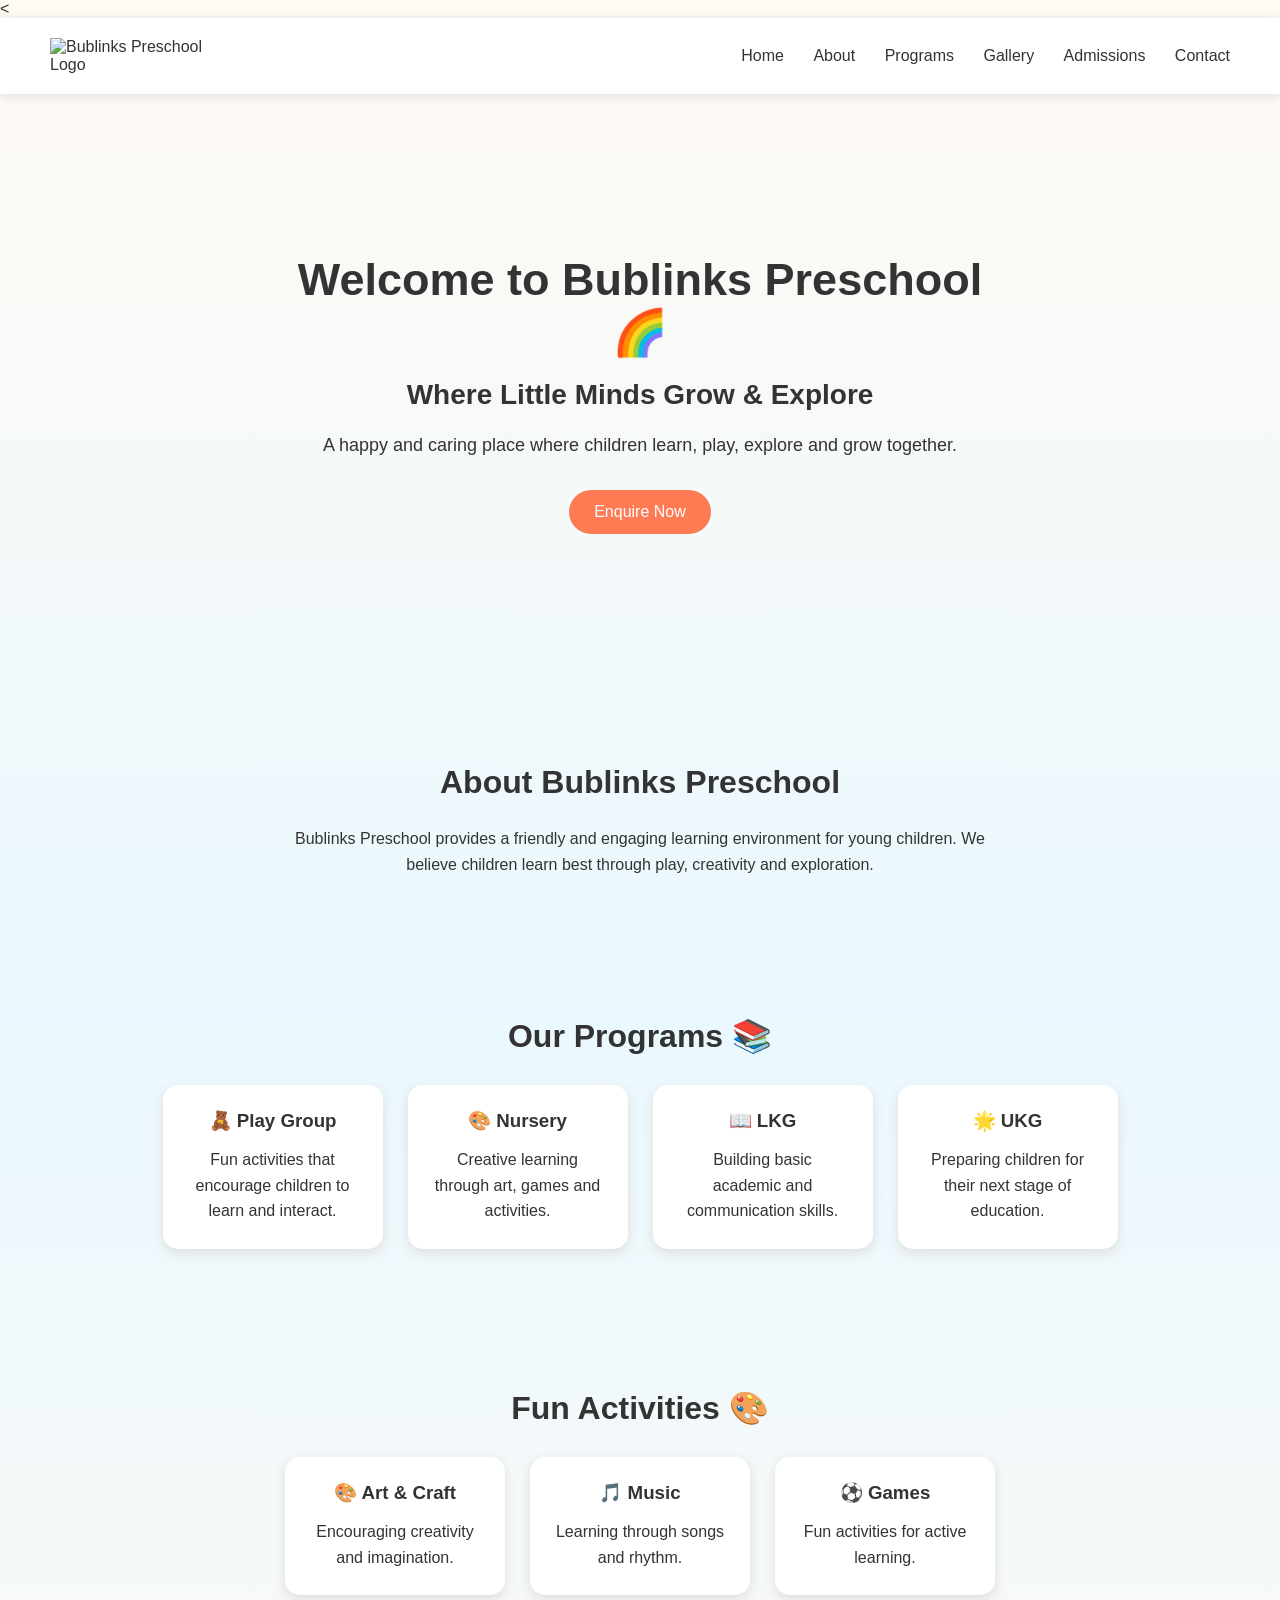
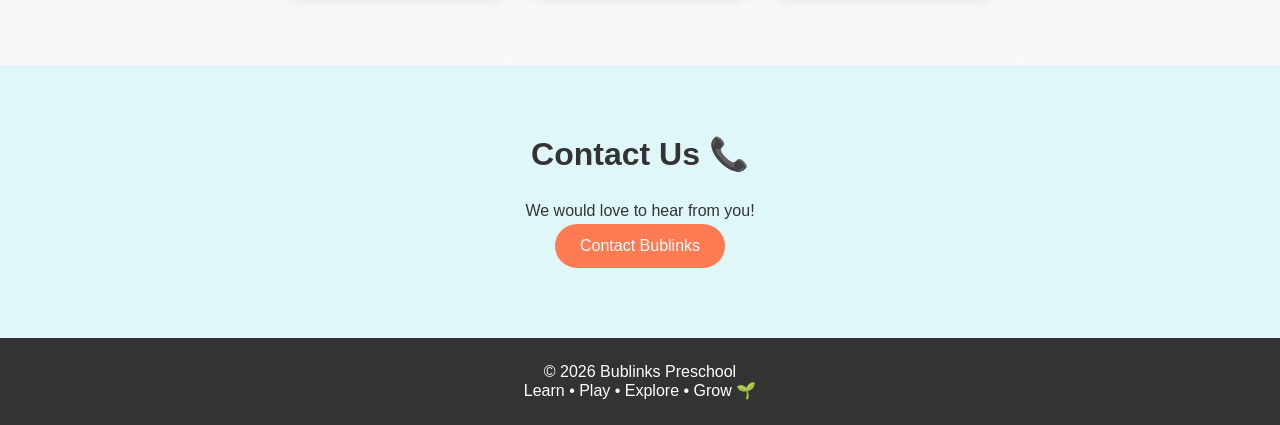
==== OneDrive/Desktop/my website/bublinks preschool/index.html @ d6261df1 "Initial website" ====
<!DOCTYPE html>
<html lang="en">

<head>
    <meta charset="UTF-8">
    <meta name="viewport" content="width=device-width, initial-scale=1.0">

    <title>Bublinks Preschool</title>

    <link rel="stylesheet" href="style.css">
</head>

<body>

    <!-- Navigation Bar -->
    <<nav>
    <div class="logo">
    <img src="home-bg.png" alt="Bublinks Preschool Logo">
</div>

    <div class="menu">
        <a href="index.html">Home</a>
        <a href="about.html">About</a>
        <a href="programs.html">Programs</a>
        <a href="gallery.html">Gallery</a>
        <a href="admission.html">Admissions</a>
        <a href="contact.html">Contact</a>
    </div>
</nav>


    <!-- Home Section -->
    <section class="hero">

        <div class="hero-content">

            <h1>Welcome to Bublinks Preschool 🌈</h1>

            <h2>Where Little Minds Grow & Explore</h2>

            <p>
                A happy and caring place where children learn,
                play, explore and grow together.
            </p>

            <button onclick="enquireNow()">
                Enquire Now
            </button>

        </div>

    </section>


    <!-- About Section -->
    <section id="about">

        <h2>About Bublinks Preschool</h2>

        <p>
            Bublinks Preschool provides a friendly and engaging
            learning environment for young children. We believe
            children learn best through play, creativity and
            exploration.
        </p>

    </section>


    <!-- Programs Section -->
    <section id="programs">

        <h2>Our Programs 📚</h2>

        <div class="cards">

            <div class="card">
                <h3>🧸 Play Group</h3>
                <p>
                    Fun activities that encourage children
                    to learn and interact.
                </p>
            </div>

            <div class="card">
                <h3>🎨 Nursery</h3>
                <p>
                    Creative learning through art,
                    games and activities.
                </p>
            </div>

            <div class="card">
                <h3>📖 LKG</h3>
                <p>
                    Building basic academic and
                    communication skills.
                </p>
            </div>

            <div class="card">
                <h3>🌟 UKG</h3>
                <p>
                    Preparing children for their
                    next stage of education.
                </p>
            </div>

        </div>

    </section>


    <!-- Activities Section -->
    <section id="activities">

        <h2>Fun Activities 🎨</h2>

        <div class="cards">

            <div class="card">
                <h3>🎨 Art & Craft</h3>
                <p>Encouraging creativity and imagination.</p>
            </div>

            <div class="card">
                <h3>🎵 Music</h3>
                <p>Learning through songs and rhythm.</p>
            </div>

            <div class="card">
                <h3>⚽ Games</h3>
                <p>Fun activities for active learning.</p>
            </div>

        </div>

    </section>


    <!-- Contact Section -->
    <section id="contact">

        <h2>Contact Us 📞</h2>

        <p>We would love to hear from you!</p>

        <button onclick="contactUs()">
            Contact Bublinks
        </button>

    </section>


    <!-- Footer -->
    <footer>

        <p>
            © 2026 Bublinks Preschool
        </p>

        <p>
            Learn • Play • Explore • Grow 🌱
        </p>

    </footer>


    <!-- JavaScript -->
    <script src="script.js"></script>

</body>

</html>
---- OneDrive/Desktop/my website/bublinks preschool/style.css ----
.hero {
    background-image: url("./home-bg.png") !important;
    background-size: cover !important;
    background-position: center !important;
    min-height: 600px;
}
* {
    margin: 0;
    padding: 0;
    box-sizing: border-box;
}
body {
    font-family: Arial, sans-serif;
    background: linear-gradient(
        180deg,
        #fffaf3,
        #eaf8ff,
        #fffaf3
    );
    color: #333;
}


/* Navigation */

nav {
    display: flex;
    justify-content: space-between;
    align-items: center;

    padding: 20px 50px;

    background-color: #ffffff;

    box-shadow: 0 2px 10px #ddd;

    position: sticky;
    top: 0;
}

.logo img {
    width: 180px;
    height: auto;
    display: block;
}

.menu a {
    text-decoration: none;
    color: #333;

    margin-left: 25px;

    font-size: 16px;
}

.menu a:hover {
    color: #ff7b54;
}


/* Home */
.hero {
    min-height: 600px;

    background-image: url("home-bg.png");
    background-size: cover;
    background-position: center;
    background-repeat: no-repeat;

    display: flex;
    justify-content: center;
    align-items: center;
    text-align: center;
    padding: 50px;
}

.hero-content {
    max-width: 700px;
}

.hero h1 {
    font-size: 45px;
    margin-bottom: 20px;
}

.hero h2 {
    font-size: 28px;
    margin-bottom: 20px;
}

.hero p {
    font-size: 18px;
    margin-bottom: 30px;
}


/* Buttons */

button {
    padding: 13px 25px;

    border: none;

    border-radius: 25px;

    background-color: #ff7b54;

    color: white;

    font-size: 16px;

    cursor: pointer;
}

button:hover {
    background-color: #e85d3f;
}


/* Sections */

section {
    padding: 70px 50px;

    text-align: center;
}

section h2 {
    font-size: 32px;

    margin-bottom: 25px;
}

section p {
    max-width: 700px;

    margin: auto;

    line-height: 1.6;
}


/* Cards */

.cards {
    display: flex;

    justify-content: center;

    gap: 25px;

    flex-wrap: wrap;

    margin-top: 30px;
}

.card {
    width: 220px;

    padding: 25px;

    background-color: white;

    border-radius: 15px;

    box-shadow: 0 4px 12px #ddd;

    transition: 0.3s;
}

.card:hover {
    transform: translateY(-8px);
}

.card h3 {
    margin-bottom: 15px;
}


/* Contact */

#contact {
    background-color: #e0f7fa;
}


/* Footer */

footer {
    text-align: center;

    padding: 25px;

    background-color: #333;

    color: white;
}


/* Mobile */

@media (max-width: 768px) {

    nav {
        flex-direction: column;

        gap: 15px;

        padding: 20px;
    }

    .menu a {
        margin: 8px;
    }

    .hero h1 {
        font-size: 32px;
    }

    .hero h2 {
        font-size: 22px;
    }

}
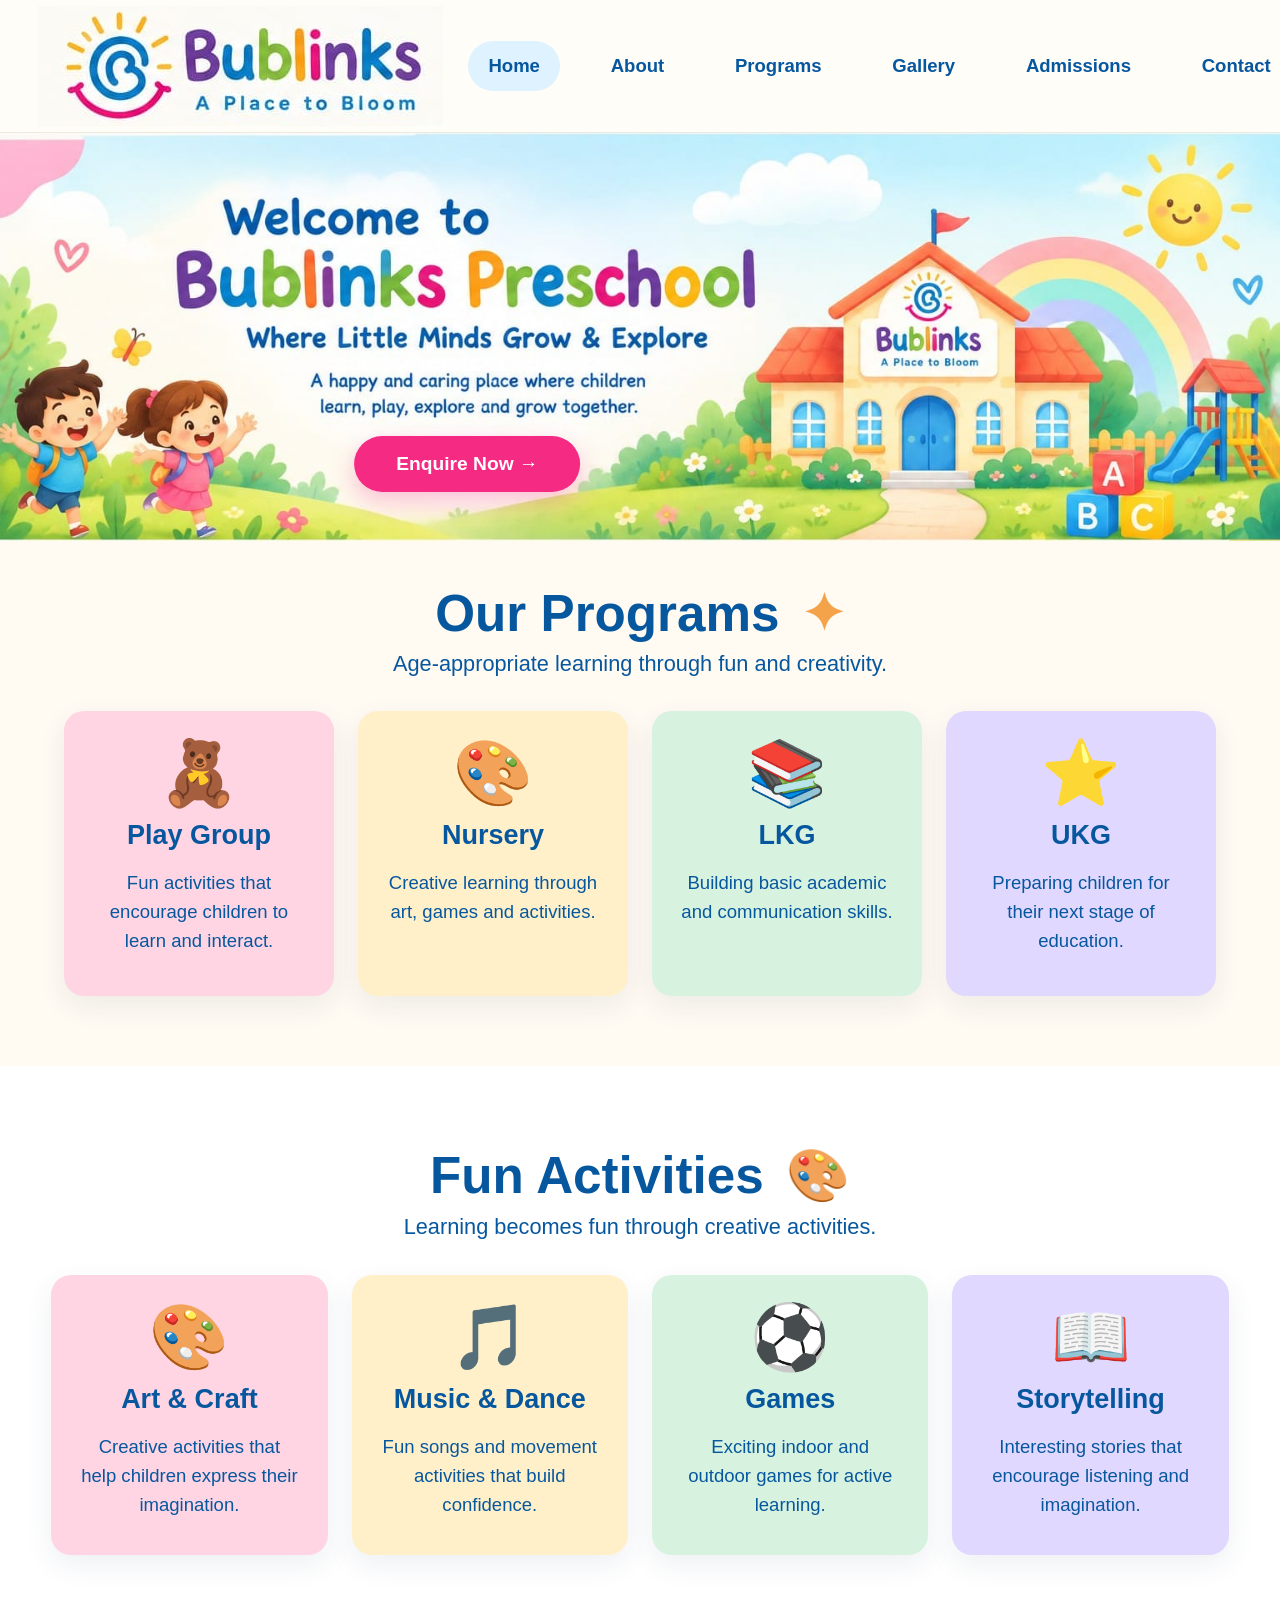
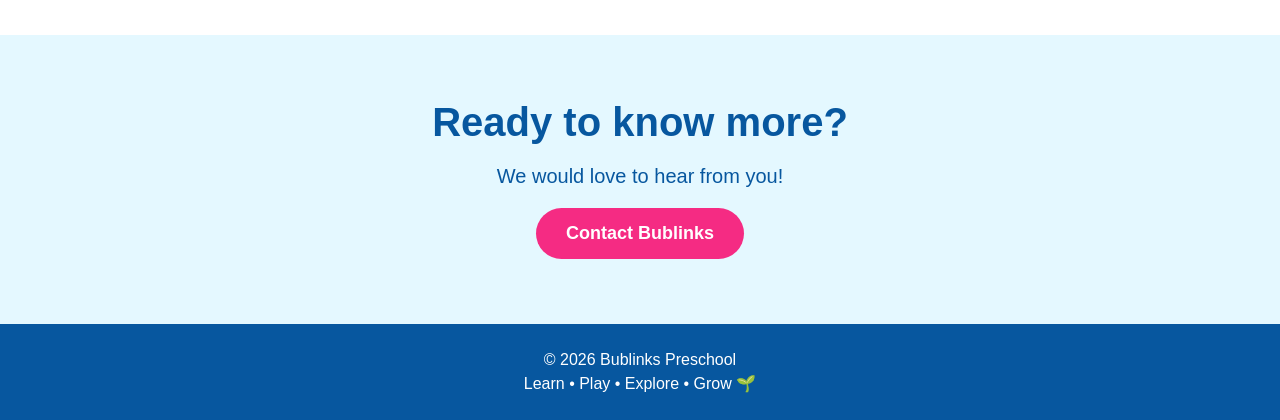
==== commit 66dbc973: "Complete Bublinks preschool demo" ====
--- a/OneDrive/Desktop/my website/bublinks preschool/index.html
+++ b/OneDrive/Desktop/my website/bublinks preschool/index.html
@@ -1,174 +1,119 @@
 <!DOCTYPE html>
 <html lang="en">
-
 <head>
-    <meta charset="UTF-8">
-    <meta name="viewport" content="width=device-width, initial-scale=1.0">
-
-    <title>Bublinks Preschool</title>
-
-    <link rel="stylesheet" href="style.css">
+  <meta charset="UTF-8">
+  <meta name="viewport" content="width=device-width, initial-scale=1.0">
+  <title>Bublinks Preschool</title>
+  <link rel="stylesheet" href="style.css">
 </head>
-
 <body>
 
-    <!-- Navigation Bar -->
-    <<nav>
-    <div class="logo">
-    <img src="home-bg.png" alt="Bublinks Preschool Logo">
-</div>
+<header class="site-header">
+  <div class="header-inner">
+    <a class="brand" href="index.html" aria-label="Bublinks Preschool Home">
+      <img src="assets/bublinks-logo.png" alt="Bublinks">
+    </a>
 
-    <div class="menu">
-        <a href="index.html">Home</a>
-        <a href="about.html">About</a>
-        <a href="programs.html">Programs</a>
-        <a href="gallery.html">Gallery</a>
-        <a href="admission.html">Admissions</a>
-        <a href="contact.html">Contact</a>
+    <button class="menu-toggle" type="button" aria-label="Open menu" aria-expanded="false">
+      ☰
+    </button>
+
+    <nav class="nav" aria-label="Main navigation">
+      <a class="active" href="index.html">Home</a>
+      <a href="about.html">About</a>
+      <a href="program.html">Programs</a>
+      <a href="gallary.html">Gallery</a>
+      <a href="admission.html">Admissions</a>
+      <a href="contact.html">Contact</a>
+    </nav>
+  </div>
+</header>
+
+<main>
+  <!-- The supplied reference artwork is used here so the hero matches the picture. -->
+  <section class="hero">
+    <img src="assets/bublinks-hero.png" alt="Bublinks Preschool illustrated welcome scene">
+    <button class="hero-enquire" onclick="enquireNow()">Enquire Now →</button>
+  </section>
+
+  <section class="programs" id="programs">
+    <div class="section-heading">
+      <h2>Our Programs <span>✦</span></h2>
+      <p>Age-appropriate learning through fun and creativity.</p>
     </div>
-</nav>
 
+    <div class="program-grid">
+      <article class="program-card pink">
+        <div class="program-icon">🧸</div>
+        <h3>Play Group</h3>
+        <p>Fun activities that encourage children to learn and interact.</p>
+      </article>
 
-    <!-- Home Section -->
-    <section class="hero">
+      <article class="program-card yellow">
+        <div class="program-icon">🎨</div>
+        <h3>Nursery</h3>
+        <p>Creative learning through art, games and activities.</p>
+      </article>
 
-        <div class="hero-content">
+      <article class="program-card green">
+        <div class="program-icon">📚</div>
+        <h3>LKG</h3>
+        <p>Building basic academic and communication skills.</p>
+      </article>
 
-            <h1>Welcome to Bublinks Preschool 🌈</h1>
+      <article class="program-card purple">
+        <div class="program-icon">⭐</div>
+        <h3>UKG</h3>
+        <p>Preparing children for their next stage of education.</p>
+      </article>
+    </div>
+  </section>
 
-            <h2>Where Little Minds Grow & Explore</h2>
+ <section class="programs activities-section">
+  <div class="section-heading">
+    <h2>Fun Activities <span>🎨</span></h2>
+    <p>Learning becomes fun through creative activities.</p>
+  </div>
 
-            <p>
-                A happy and caring place where children learn,
-                play, explore and grow together.
-            </p>
+  <div class="program-grid">
+    <article class="program-card pink">
+      <div class="program-icon">🎨</div>
+      <h3>Art & Craft</h3>
+      <p>Creative activities that help children express their imagination.</p>
+    </article>
 
-            <button onclick="enquireNow()">
-                Enquire Now
-            </button>
+    <article class="program-card yellow">
+      <div class="program-icon">🎵</div>
+      <h3>Music & Dance</h3>
+      <p>Fun songs and movement activities that build confidence.</p>
+    </article>
 
-        </div>
+    <article class="program-card green">
+      <div class="program-icon">⚽</div>
+      <h3>Games</h3>
+      <p>Exciting indoor and outdoor games for active learning.</p>
+    </article>
 
-    </section>
+    <article class="program-card purple">
+      <div class="program-icon">📖</div>
+      <h3>Storytelling</h3>
+      <p>Interesting stories that encourage listening and imagination.</p>
+    </article>
+  </div>
+</section>
 
+  <section class="contact-strip">
+    <h2>Ready to know more?</h2>
+    <p>We would love to hear from you!</p>
+    <button onclick="contactUs()">Contact Bublinks</button>
+  </section>
+</main>
 
-    <!-- About Section -->
-    <section id="about">
+<footer>
+  <p>© 2026 Bublinks Preschool</p>
+  <p>Learn • Play • Explore • Grow 🌱</p>
+</footer>
 
-        <h2>About Bublinks Preschool</h2>
-
-        <p>
-            Bublinks Preschool provides a friendly and engaging
-            learning environment for young children. We believe
-            children learn best through play, creativity and
-            exploration.
-        </p>
-
-    </section>
-
-
-    <!-- Programs Section -->
-    <section id="programs">
-
-        <h2>Our Programs 📚</h2>
-
-        <div class="cards">
-
-            <div class="card">
-                <h3>🧸 Play Group</h3>
-                <p>
-                    Fun activities that encourage children
-                    to learn and interact.
-                </p>
-            </div>
-
-            <div class="card">
-                <h3>🎨 Nursery</h3>
-                <p>
-                    Creative learning through art,
-                    games and activities.
-                </p>
-            </div>
-
-            <div class="card">
-                <h3>📖 LKG</h3>
-                <p>
-                    Building basic academic and
-                    communication skills.
-                </p>
-            </div>
-
-            <div class="card">
-                <h3>🌟 UKG</h3>
-                <p>
-                    Preparing children for their
-                    next stage of education.
-                </p>
-            </div>
-
-        </div>
-
-    </section>
-
-
-    <!-- Activities Section -->
-    <section id="activities">
-
-        <h2>Fun Activities 🎨</h2>
-
-        <div class="cards">
-
-            <div class="card">
-                <h3>🎨 Art & Craft</h3>
-                <p>Encouraging creativity and imagination.</p>
-            </div>
-
-            <div class="card">
-                <h3>🎵 Music</h3>
-                <p>Learning through songs and rhythm.</p>
-            </div>
-
-            <div class="card">
-                <h3>⚽ Games</h3>
-                <p>Fun activities for active learning.</p>
-            </div>
-
-        </div>
-
-    </section>
-
-
-    <!-- Contact Section -->
-    <section id="contact">
-
-        <h2>Contact Us 📞</h2>
-
-        <p>We would love to hear from you!</p>
-
-        <button onclick="contactUs()">
-            Contact Bublinks
-        </button>
-
-    </section>
-
-
-    <!-- Footer -->
-    <footer>
-
-        <p>
-            © 2026 Bublinks Preschool
-        </p>
-
-        <p>
-            Learn • Play • Explore • Grow 🌱
-        </p>
-
-    </footer>
-
-
-    <!-- JavaScript -->
-    <script src="script.js"></script>
-
+<script src="script.js"></script>
 </body>
-
-</html>+</html>
--- a/OneDrive/Desktop/my website/bublinks preschool/style.css
+++ b/OneDrive/Desktop/my website/bublinks preschool/style.css
@@ -1,224 +1,794 @@
+* {
+  box-sizing: border-box;
+}
+
+html {
+  scroll-behavior: smooth;
+}
+
+body {
+  margin: 0;
+  font-family: Arial, Helvetica, sans-serif;
+  background: #fffaf2;
+  color: #07579f;
+}
+
+.site-header {
+  background: #fffdf8;
+  border-bottom: 1px solid #eee9df;
+  position: sticky;
+  top: 0;
+  z-index: 1000;
+}
+
+.header-inner {
+  width: min(1400px, 94%);
+  min-height: 132px;
+  margin: 0 auto;
+  display: flex;
+  align-items: center;
+  justify-content: space-between;
+  gap: 25px;
+}
+
+.brand {
+  display: block;
+  flex: 0 0 auto;
+  line-height: 0;
+}
+
+.brand img {
+  width: 405px;
+  max-width: 32vw;
+  height: auto;
+  display: block;
+}
+
+.nav {
+  display: flex;
+  align-items: center;
+  justify-content: flex-end;
+  gap: clamp(12px, 2.4vw, 42px);
+}
+
+.nav a {
+  color: #07579f;
+  text-decoration: none;
+  font-weight: 700;
+  font-size: clamp(16px, 1.45vw, 24px);
+  padding: 14px 20px;
+  border-radius: 40px;
+  white-space: nowrap;
+}
+
+.nav a:hover,
+.nav a.active {
+  background: #dff2ff;
+}
+
+.menu-toggle {
+  display: none;
+  border: 0;
+  background: #dff2ff;
+  color: #07579f;
+  border-radius: 10px;
+  font-size: 25px;
+  padding: 8px 12px;
+  cursor: pointer;
+}
+
+/* HERO */
 .hero {
-    background-image: url("./home-bg.png") !important;
-    background-size: cover !important;
-    background-position: center !important;
-    min-height: 600px;
-}
-* {
-    margin: 0;
-    padding: 0;
-    box-sizing: border-box;
-}
-body {
-    font-family: Arial, sans-serif;
-    background: linear-gradient(
-        180deg,
-        #fffaf3,
-        #eaf8ff,
-        #fffaf3
-    );
-    color: #333;
-}
-
-
-/* Navigation */
-
-nav {
+  position: relative;
+  width: 100%;
+  overflow: hidden;
+  background: #c7f1ff;
+}
+
+.hero > img {
+  display: block;
+  width: 100%;
+  height: auto;
+}
+
+.hero-enquire {
+  position: absolute;
+  left: 36.5%;
+  bottom: 12%;
+  transform: translateX(-50%);
+  border: 0;
+  border-radius: 40px;
+  background: #f52b83;
+  color: white;
+  padding: 17px 42px;
+  font-size: clamp(17px, 1.5vw, 25px);
+  font-weight: 700;
+  box-shadow: 0 10px 25px rgba(245, 43, 131, 0.28);
+  cursor: pointer;
+}
+
+.hero-enquire:hover {
+  transform: translateX(-50%) translateY(-2px);
+}
+
+/* PROGRAMS */
+.programs {
+  padding: 42px 5% 70px;
+  background: #fffaf2;
+  position: relative;
+}
+
+.section-heading {
+  text-align: center;
+  margin-bottom: 34px;
+}
+
+.section-heading h2 {
+  margin: 0 0 8px;
+  font-size: clamp(38px, 4vw, 58px);
+  font-weight: 800;
+  color: #07579f;
+}
+
+.section-heading h2 span {
+  display: inline-block;
+  color: #f4a34b;
+  margin-left: 8px;
+}
+
+.section-heading p {
+  margin: 0;
+  font-size: clamp(18px, 1.7vw, 26px);
+  color: #07579f;
+}
+
+.program-grid {
+  width: min(1380px, 100%);
+  margin: 0 auto;
+  display: grid;
+  grid-template-columns: repeat(4, 1fr);
+  gap: 24px;
+}
+
+.program-card {
+  min-height: 285px;
+  border-radius: 20px;
+  padding: 30px 28px;
+  text-align: center;
+  box-shadow: 0 10px 28px rgba(35, 69, 100, 0.08);
+}
+
+.program-card.pink { background: #ffd5e3; }
+.program-card.yellow { background: #fff0c9; }
+.program-card.green { background: #d7f3df; }
+.program-card.purple { background: #e1d8ff; }
+
+.program-icon {
+  font-size: 64px;
+  line-height: 1;
+  margin-bottom: 15px;
+}
+
+.program-card h3 {
+  margin: 0 0 18px;
+  color: #07579f;
+  font-size: clamp(27px, 2vw, 36px);
+}
+
+.program-card p {
+  margin: 0 auto;
+  max-width: 310px;
+  color: #07579f;
+  font-size: clamp(17px, 1.45vw, 23px);
+  line-height: 1.55;
+}
+
+.simple-section {
+  padding: 70px 20px;
+  text-align: center;
+  background: #fff;
+}
+
+.simple-section h2 {
+  margin: 0 0 12px;
+  font-size: clamp(34px, 3vw, 48px);
+  color: #07579f;
+}
+
+.simple-section p {
+  font-size: 21px;
+}
+
+.contact-strip {
+  text-align: center;
+  padding: 65px 20px;
+  background: #e4f8ff;
+}
+
+.contact-strip h2 {
+  margin: 0 0 8px;
+  color: #07579f;
+  font-size: 40px;
+}
+
+.contact-strip p {
+  font-size: 20px;
+}
+
+.contact-strip button {
+  border: 0;
+  background: #f52b83;
+  color: #fff;
+  padding: 15px 30px;
+  border-radius: 30px;
+  font-size: 18px;
+  font-weight: 700;
+  cursor: pointer;
+}
+
+footer {
+  text-align: center;
+  background: #07579f;
+  color: white;
+  padding: 22px;
+}
+
+footer p {
+  margin: 5px;
+}
+
+/* TABLET */
+@media (max-width: 1000px) {
+  .header-inner {
+    min-height: 105px;
+  }
+
+  .brand img {
+    width: 300px;
+  }
+
+  .nav {
+    gap: 5px;
+  }
+
+  .nav a {
+    font-size: 16px;
+    padding: 11px 12px;
+  }
+
+  .program-grid {
+    grid-template-columns: repeat(2, 1fr);
+  }
+}
+
+/* MOBILE */
+@media (max-width: 700px) {
+  .header-inner {
+    min-height: 82px;
+    position: relative;
+  }
+
+  .brand img {
+    width: 220px;
+    max-width: 65vw;
+  }
+
+  .menu-toggle {
+    display: block;
+  }
+
+  .nav {
+    display: none;
+    position: absolute;
+    top: 82px;
+    left: 0;
+    right: 0;
+    padding: 15px;
+    background: #fffdf8;
+    box-shadow: 0 10px 20px rgba(0,0,0,.08);
+    flex-direction: column;
+    align-items: stretch;
+    gap: 4px;
+  }
+
+  .nav.open {
     display: flex;
-    justify-content: space-between;
-    align-items: center;
-
-    padding: 20px 50px;
-
-    background-color: #ffffff;
-
-    box-shadow: 0 2px 10px #ddd;
-
-    position: sticky;
-    top: 0;
-}
-
-.logo img {
-    width: 180px;
-    height: auto;
-    display: block;
-}
-
-.menu a {
-    text-decoration: none;
-    color: #333;
-
-    margin-left: 25px;
-
-    font-size: 16px;
-}
-
-.menu a:hover {
-    color: #ff7b54;
-}
-
-
-/* Home */
-.hero {
-    min-height: 600px;
-
-    background-image: url("home-bg.png");
-    background-size: cover;
-    background-position: center;
-    background-repeat: no-repeat;
-
-    display: flex;
-    justify-content: center;
-    align-items: center;
+  }
+
+  .nav a {
     text-align: center;
-    padding: 50px;
-}
-
-.hero-content {
-    max-width: 700px;
-}
-
-.hero h1 {
-    font-size: 45px;
-    margin-bottom: 20px;
-}
-
-.hero h2 {
-    font-size: 28px;
-    margin-bottom: 20px;
-}
-
-.hero p {
-    font-size: 18px;
-    margin-bottom: 30px;
-}
-
-
-/* Buttons */
-
-button {
-    padding: 13px 25px;
-
-    border: none;
-
-    border-radius: 25px;
-
-    background-color: #ff7b54;
-
-    color: white;
-
-    font-size: 16px;
-
-    cursor: pointer;
-}
-
-button:hover {
-    background-color: #e85d3f;
-}
-
-
-/* Sections */
-
-section {
-    padding: 70px 50px;
-
-    text-align: center;
-}
-
-section h2 {
-    font-size: 32px;
-
-    margin-bottom: 25px;
-}
-
-section p {
-    max-width: 700px;
-
-    margin: auto;
-
-    line-height: 1.6;
-}
-
-
-/* Cards */
-
-.cards {
-    display: flex;
-
-    justify-content: center;
-
-    gap: 25px;
-
-    flex-wrap: wrap;
-
-    margin-top: 30px;
-}
-
-.card {
-    width: 220px;
-
-    padding: 25px;
-
-    background-color: white;
-
-    border-radius: 15px;
-
-    box-shadow: 0 4px 12px #ddd;
-
-    transition: 0.3s;
-}
-
-.card:hover {
-    transform: translateY(-8px);
-}
-
-.card h3 {
-    margin-bottom: 15px;
-}
-
-
-/* Contact */
-
-#contact {
-    background-color: #e0f7fa;
-}
-
-
-/* Footer */
-
-footer {
-    text-align: center;
-
-    padding: 25px;
-
-    background-color: #333;
-
-    color: white;
-}
-
-
-/* Mobile */
-
-@media (max-width: 768px) {
-
-    nav {
-        flex-direction: column;
-
-        gap: 15px;
-
-        padding: 20px;
-    }
-
-    .menu a {
-        margin: 8px;
-    }
-
-    .hero h1 {
-        font-size: 32px;
-    }
-
-    .hero h2 {
-        font-size: 22px;
-    }
-
+  }
+
+  .hero-enquire {
+    left: 50%;
+    bottom: 6%;
+    padding: 11px 24px;
+    font-size: 15px;
+  }
+
+  .programs {
+    padding: 35px 18px 50px;
+  }
+
+  .program-grid {
+    grid-template-columns: 1fr;
+    gap: 18px;
+  }
+
+  .program-card {
+    min-height: auto;
+    padding: 28px 20px;
+  }
+}
+/* Fun Activities - same design as Our Programs */
+.activities-section {
+  background: #fff;
+  padding: 80px 4%;
+}
+
+.activities-section .program-grid {
+  margin-top: 35px;
+}
+
+.activities-section .program-card {
+  min-height: 280px;
+}
+/* About Page */
+.about-section {
+  background: #fffaf2;
+  padding: 70px 4%;
+  text-align: center;
+}
+
+.about-section .section-heading {
+  max-width: 900px;
+  margin: 0 auto 40px;
+}
+
+.about-section .section-heading h2 {
+  font-size: 48px;
+  color: #1261a0;
+  margin-bottom: 15px;
+}
+
+.about-section .section-heading p {
+  font-size: 20px;
+  color: #1261a0;
+  line-height: 1.6;
+}
+
+.about-grid {
+  display: grid;
+  grid-template-columns: repeat(4, 1fr);
+  gap: 30px;
+  max-width: 1200px;
+  margin: 0 auto;
+}
+
+.about-card {
+  padding: 35px 25px;
+  min-height: 240px;
+  border-radius: 0 0 30px 30px;
+  box-shadow: 0 15px 30px rgba(0, 0, 0, 0.08);
+  display: flex;
+  flex-direction: column;
+  justify-content: center;
+  align-items: center;
+}
+
+.about-card.pink {
+  background: #ffd1df;
+}
+
+.about-card.yellow {
+  background: #fff0c8;
+}
+
+.about-card.green {
+  background: #d3f2dd;
+}
+
+.about-card.purple {
+  background: #ddd2ff;
+}
+
+.about-icon {
+  font-size: 42px;
+  margin-bottom: 12px;
+}
+
+.about-card h3 {
+  color: #1261a0;
+  font-size: 28px;
+  margin: 10px 0;
+}
+
+.about-card p {
+  color: #1261a0;
+  font-size: 17px;
+  line-height: 1.5;
+  margin: 0;
+}
+
+/* About page mobile */
+@media (max-width: 900px) {
+  .about-grid {
+    grid-template-columns: repeat(2, 1fr);
+  }
+}
+
+@media (max-width: 600px) {
+  .about-section {
+    padding: 50px 20px;
+  }
+
+  .about-section .section-heading h2 {
+    font-size: 36px;
+  }
+
+  .about-section .section-heading p {
+    font-size: 17px;
+  }
+
+  .about-grid {
+    grid-template-columns: 1fr;
+    gap: 20px;
+  }
+}
+/* Gallery Page */
+.gallery-section {
+  background: #fffaf2;
+  padding: 70px 4%;
+  text-align: center;
+}
+
+.gallery-section .section-heading {
+  max-width: 900px;
+  margin: 0 auto 40px;
+}
+
+.gallery-section .section-heading h2 {
+  font-size: 48px;
+  color: #1261a0;
+  margin-bottom: 15px;
+}
+
+.gallery-section .section-heading p {
+  font-size: 20px;
+  color: #1261a0;
+  line-height: 1.6;
+}
+
+.gallery-grid {
+  display: grid;
+  grid-template-columns: repeat(3, 1fr);
+  gap: 30px;
+  max-width: 1200px;
+  margin: 0 auto;
+}
+
+.gallery-card {
+  min-height: 230px;
+  padding: 35px 25px;
+  border-radius: 0 0 30px 30px;
+  box-shadow: 0 15px 30px rgba(0, 0, 0, 0.08);
+  display: flex;
+  flex-direction: column;
+  justify-content: center;
+  align-items: center;
+}
+
+.gallery-card.pink {
+  background: #ffd1df;
+}
+
+.gallery-card.yellow {
+  background: #fff0c8;
+}
+
+.gallery-card.green {
+  background: #d3f2dd;
+}
+
+.gallery-card.purple {
+  background: #ddd2ff;
+}
+
+.gallery-icon {
+  font-size: 45px;
+  margin-bottom: 12px;
+}
+
+.gallery-card h3 {
+  color: #1261a0;
+  font-size: 27px;
+  margin: 10px 0;
+}
+
+.gallery-card p {
+  color: #1261a0;
+  font-size: 17px;
+  line-height: 1.5;
+  margin: 0;
+}
+
+/* Gallery mobile */
+@media (max-width: 900px) {
+  .gallery-grid {
+    grid-template-columns: repeat(2, 1fr);
+  }
+}
+
+@media (max-width: 600px) {
+  .gallery-section {
+    padding: 50px 20px;
+  }
+
+  .gallery-section .section-heading h2 {
+    font-size: 36px;
+  }
+
+  .gallery-section .section-heading p {
+    font-size: 17px;
+  }
+
+  .gallery-grid {
+    grid-template-columns: 1fr;
+    gap: 20px;
+  }
+}
+/* Admissions Page */
+.admission-section {
+  background: #fffaf2;
+  padding: 70px 4%;
+  text-align: center;
+}
+
+.admission-section .section-heading {
+  max-width: 900px;
+  margin: 0 auto 40px;
+}
+
+.admission-section .section-heading h2 {
+  font-size: 48px;
+  color: #1261a0;
+  margin-bottom: 15px;
+}
+
+.admission-section .section-heading p {
+  font-size: 20px;
+  color: #1261a0;
+  line-height: 1.6;
+}
+
+.admission-grid {
+  display: grid;
+  grid-template-columns: repeat(4, 1fr);
+  gap: 30px;
+  max-width: 1200px;
+  margin: 0 auto 45px;
+}
+
+.admission-card {
+  min-height: 240px;
+  padding: 35px 25px;
+  border-radius: 0 0 30px 30px;
+  box-shadow: 0 15px 30px rgba(0, 0, 0, 0.08);
+  display: flex;
+  flex-direction: column;
+  justify-content: center;
+  align-items: center;
+}
+
+.admission-card.pink {
+  background: #ffd1df;
+}
+
+.admission-card.yellow {
+  background: #fff0c8;
+}
+
+.admission-card.green {
+  background: #d3f2dd;
+}
+
+.admission-card.purple {
+  background: #ddd2ff;
+}
+
+.admission-icon {
+  font-size: 42px;
+  margin-bottom: 12px;
+}
+
+.admission-card h3 {
+  color: #1261a0;
+  font-size: 26px;
+  margin: 10px 0;
+}
+
+.admission-card p {
+  color: #1261a0;
+  font-size: 17px;
+  line-height: 1.5;
+  margin: 0;
+}
+
+.admission-note {
+  max-width: 700px;
+  margin: 0 auto;
+  padding: 30px;
+  background: white;
+  border-radius: 25px;
+  box-shadow: 0 10px 25px rgba(0, 0, 0, 0.08);
+}
+
+.admission-note h3 {
+  color: #1261a0;
+  font-size: 26px;
+  margin: 0 0 10px;
+}
+
+.admission-note p {
+  color: #1261a0;
+  font-size: 17px;
+}
+
+.admission-note a {
+  display: inline-block;
+  margin-top: 10px;
+  padding: 12px 25px;
+  background: #1261a0;
+  color: white;
+  text-decoration: none;
+  border-radius: 25px;
+  font-weight: bold;
+}
+
+/* Admissions mobile */
+@media (max-width: 900px) {
+  .admission-grid {
+    grid-template-columns: repeat(2, 1fr);
+  }
+}
+
+@media (max-width: 600px) {
+  .admission-section {
+    padding: 50px 20px;
+  }
+
+  .admission-section .section-heading h2 {
+    font-size: 36px;
+  }
+
+  .admission-section .section-heading p {
+    font-size: 17px;
+  }
+
+  .admission-grid {
+    grid-template-columns: 1fr;
+    gap: 20px;
+  }
+}
+/* Contact Page */
+.contact-section {
+  background: #fffaf2;
+  padding: 70px 4%;
+  text-align: center;
+}
+
+.contact-section .section-heading {
+  max-width: 900px;
+  margin: 0 auto 40px;
+}
+
+.contact-section .section-heading h2 {
+  font-size: 48px;
+  color: #1261a0;
+  margin-bottom: 15px;
+}
+
+.contact-section .section-heading p {
+  font-size: 20px;
+  color: #1261a0;
+  line-height: 1.6;
+}
+
+.contact-grid {
+  display: grid;
+  grid-template-columns: repeat(4, 1fr);
+  gap: 30px;
+  max-width: 1200px;
+  margin: 0 auto 45px;
+}
+
+.contact-card {
+  min-height: 230px;
+  padding: 35px 25px;
+  border-radius: 0 0 30px 30px;
+  box-shadow: 0 15px 30px rgba(0, 0, 0, 0.08);
+  display: flex;
+  flex-direction: column;
+  justify-content: center;
+  align-items: center;
+}
+
+.contact-card.pink {
+  background: #ffd1df;
+}
+
+.contact-card.yellow {
+  background: #fff0c8;
+}
+
+.contact-card.green {
+  background: #d3f2dd;
+}
+
+.contact-card.purple {
+  background: #ddd2ff;
+}
+
+.contact-icon {
+  font-size: 42px;
+  margin-bottom: 12px;
+}
+
+.contact-card h3 {
+  color: #1261a0;
+  font-size: 26px;
+  margin: 10px 0;
+}
+
+.contact-card p {
+  color: #1261a0;
+  font-size: 17px;
+  line-height: 1.5;
+  margin: 5px 0;
+}
+
+.contact-note {
+  max-width: 700px;
+  margin: 0 auto;
+  padding: 30px;
+  background: white;
+  border-radius: 25px;
+  box-shadow: 0 10px 25px rgba(0, 0, 0, 0.08);
+}
+
+.contact-note h3 {
+  color: #1261a0;
+  font-size: 26px;
+  margin: 0 0 10px;
+}
+
+.contact-note p {
+  color: #1261a0;
+  font-size: 17px;
+}
+
+/* Contact mobile */
+@media (max-width: 900px) {
+  .contact-grid {
+    grid-template-columns: repeat(2, 1fr);
+  }
+}
+
+@media (max-width: 600px) {
+  .contact-section {
+    padding: 50px 20px;
+  }
+
+  .contact-section .section-heading h2 {
+    font-size: 36px;
+  }
+
+  .contact-section .section-heading p {
+    font-size: 17px;
+  }
+
+  .contact-grid {
+    grid-template-columns: 1fr;
+    gap: 20px;
+  }
 }
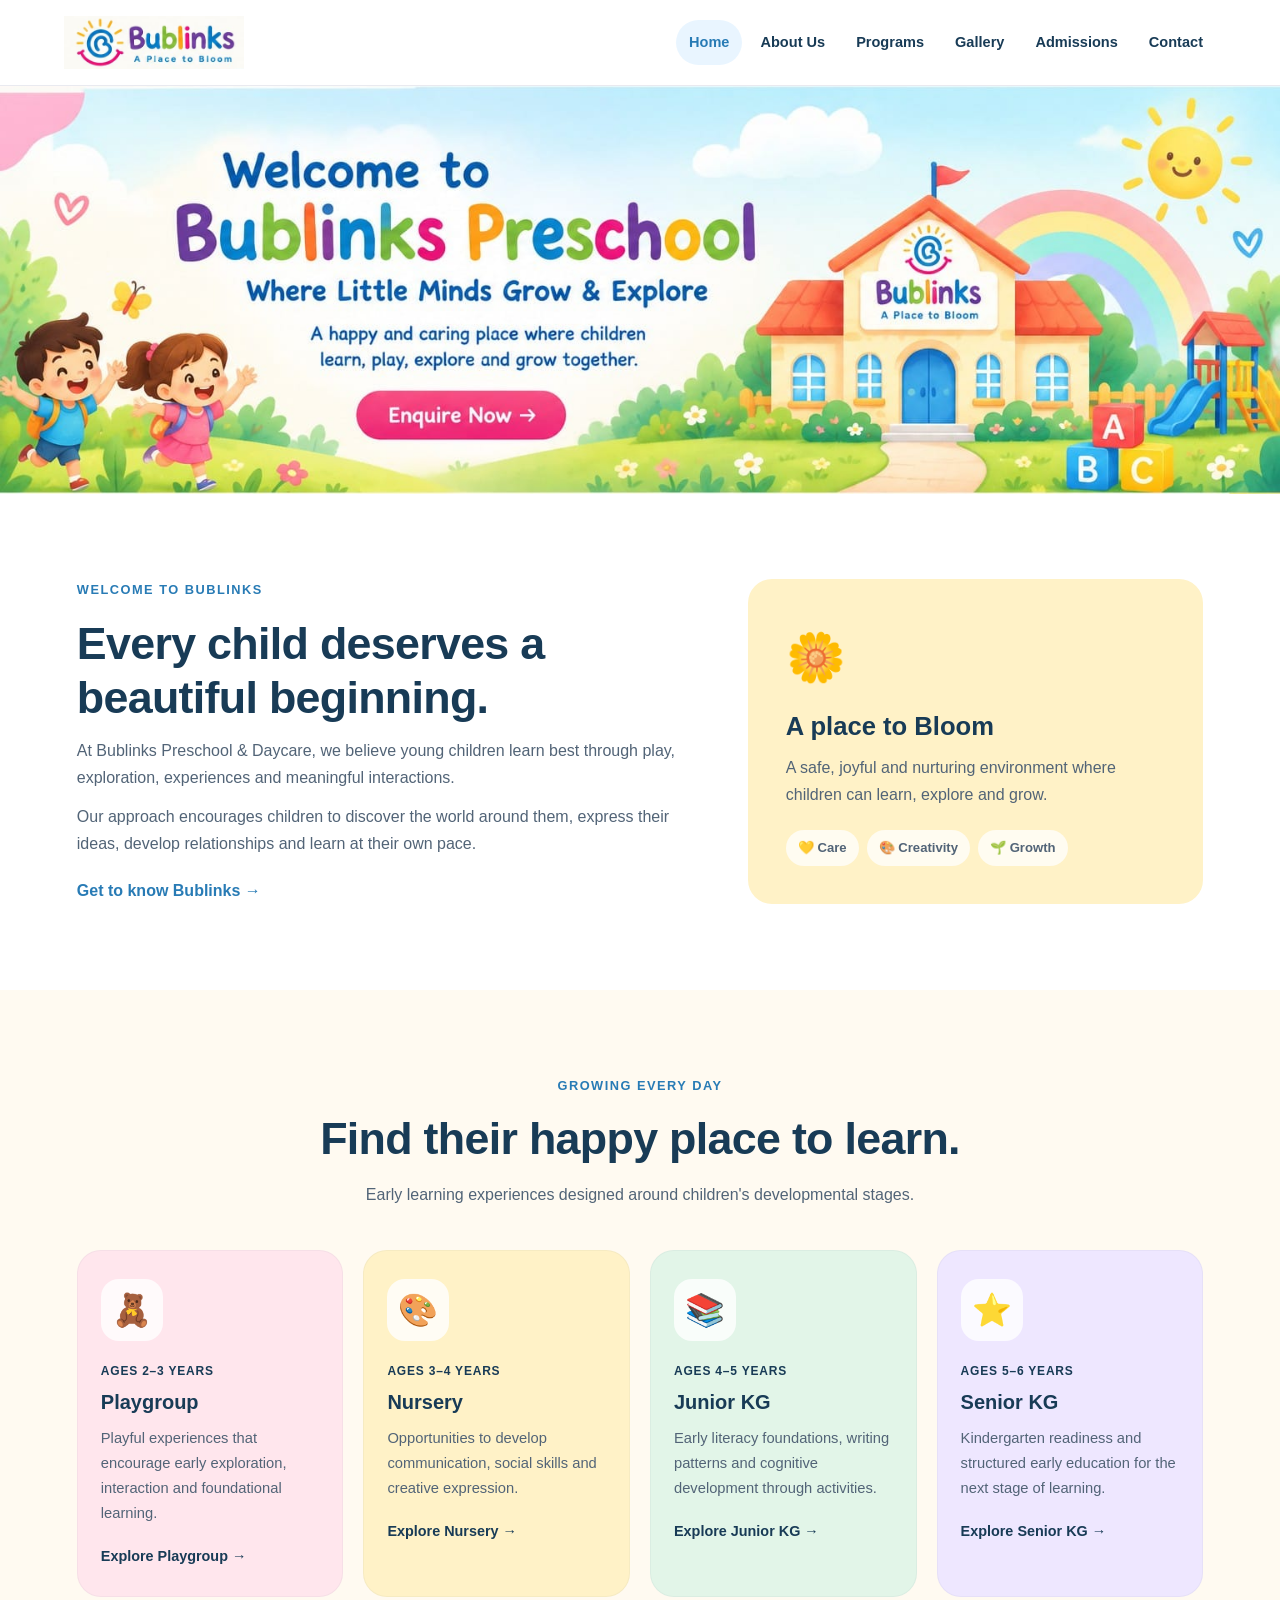
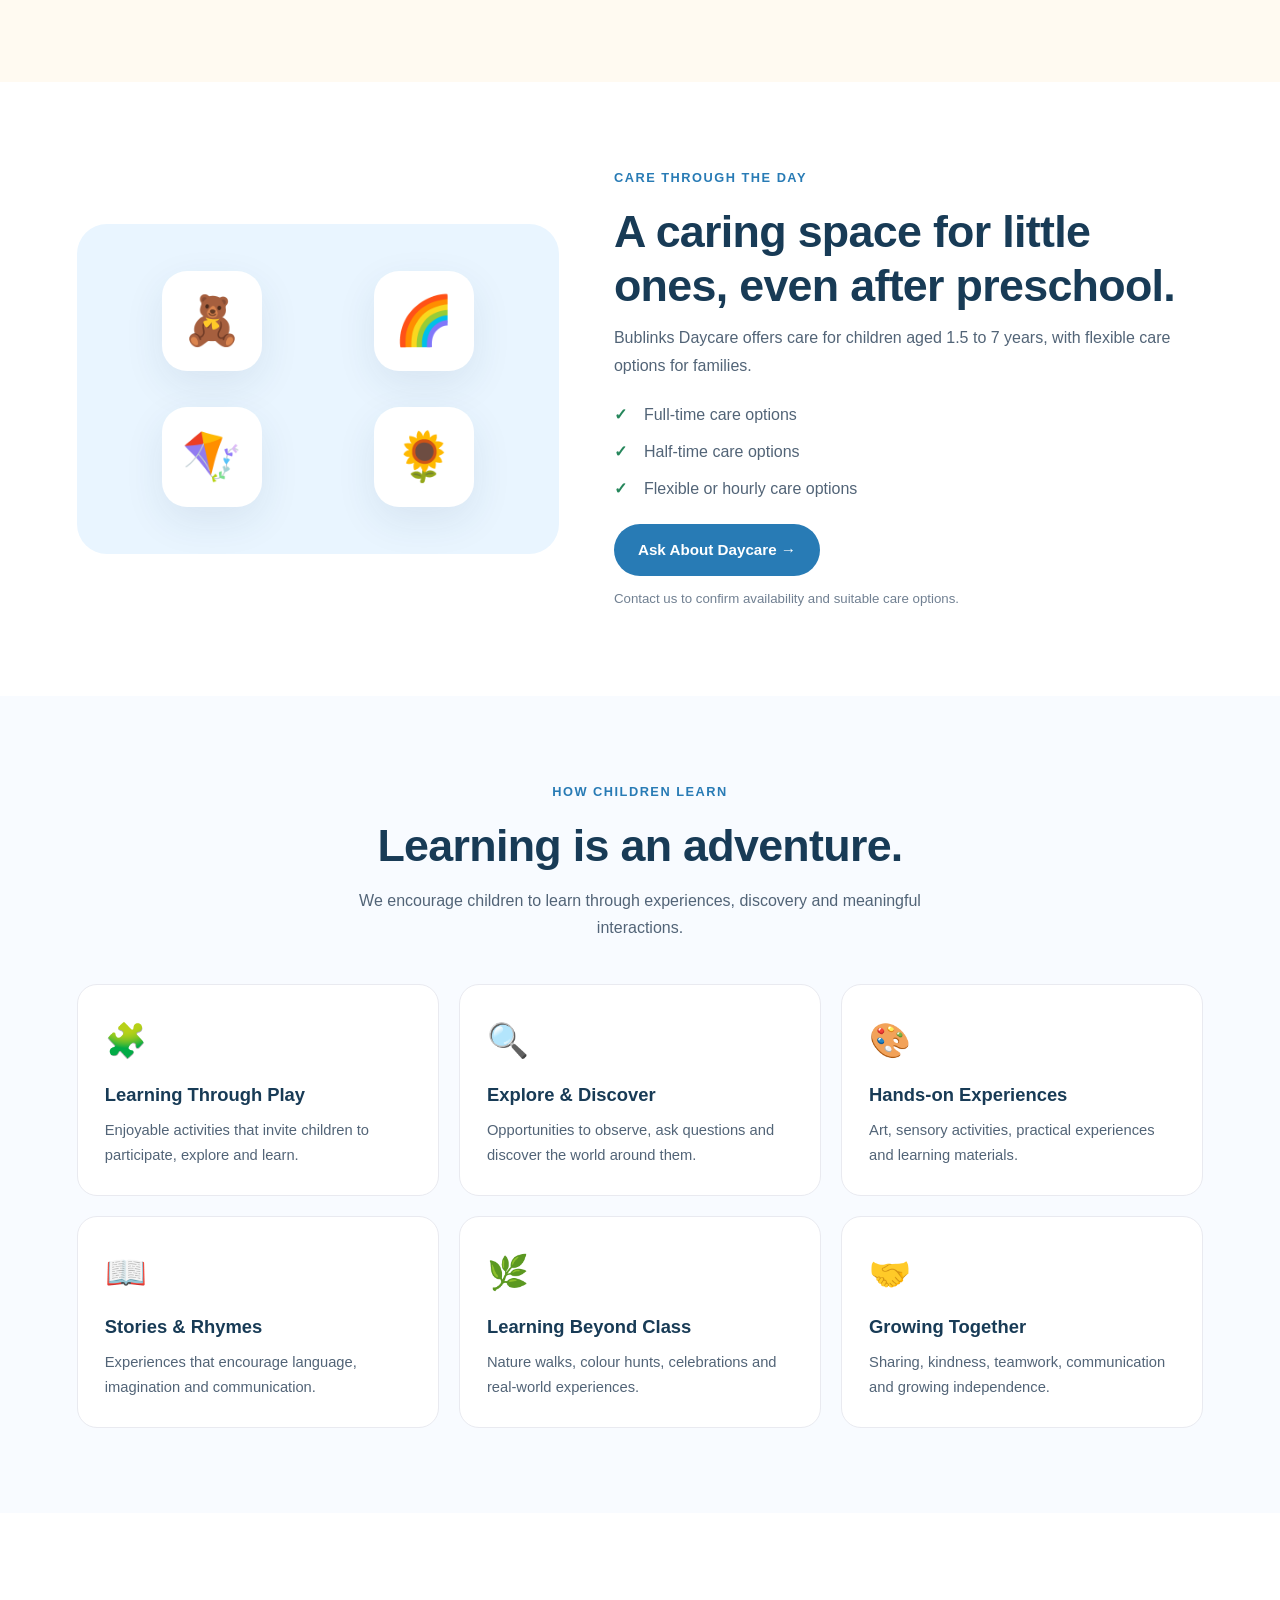
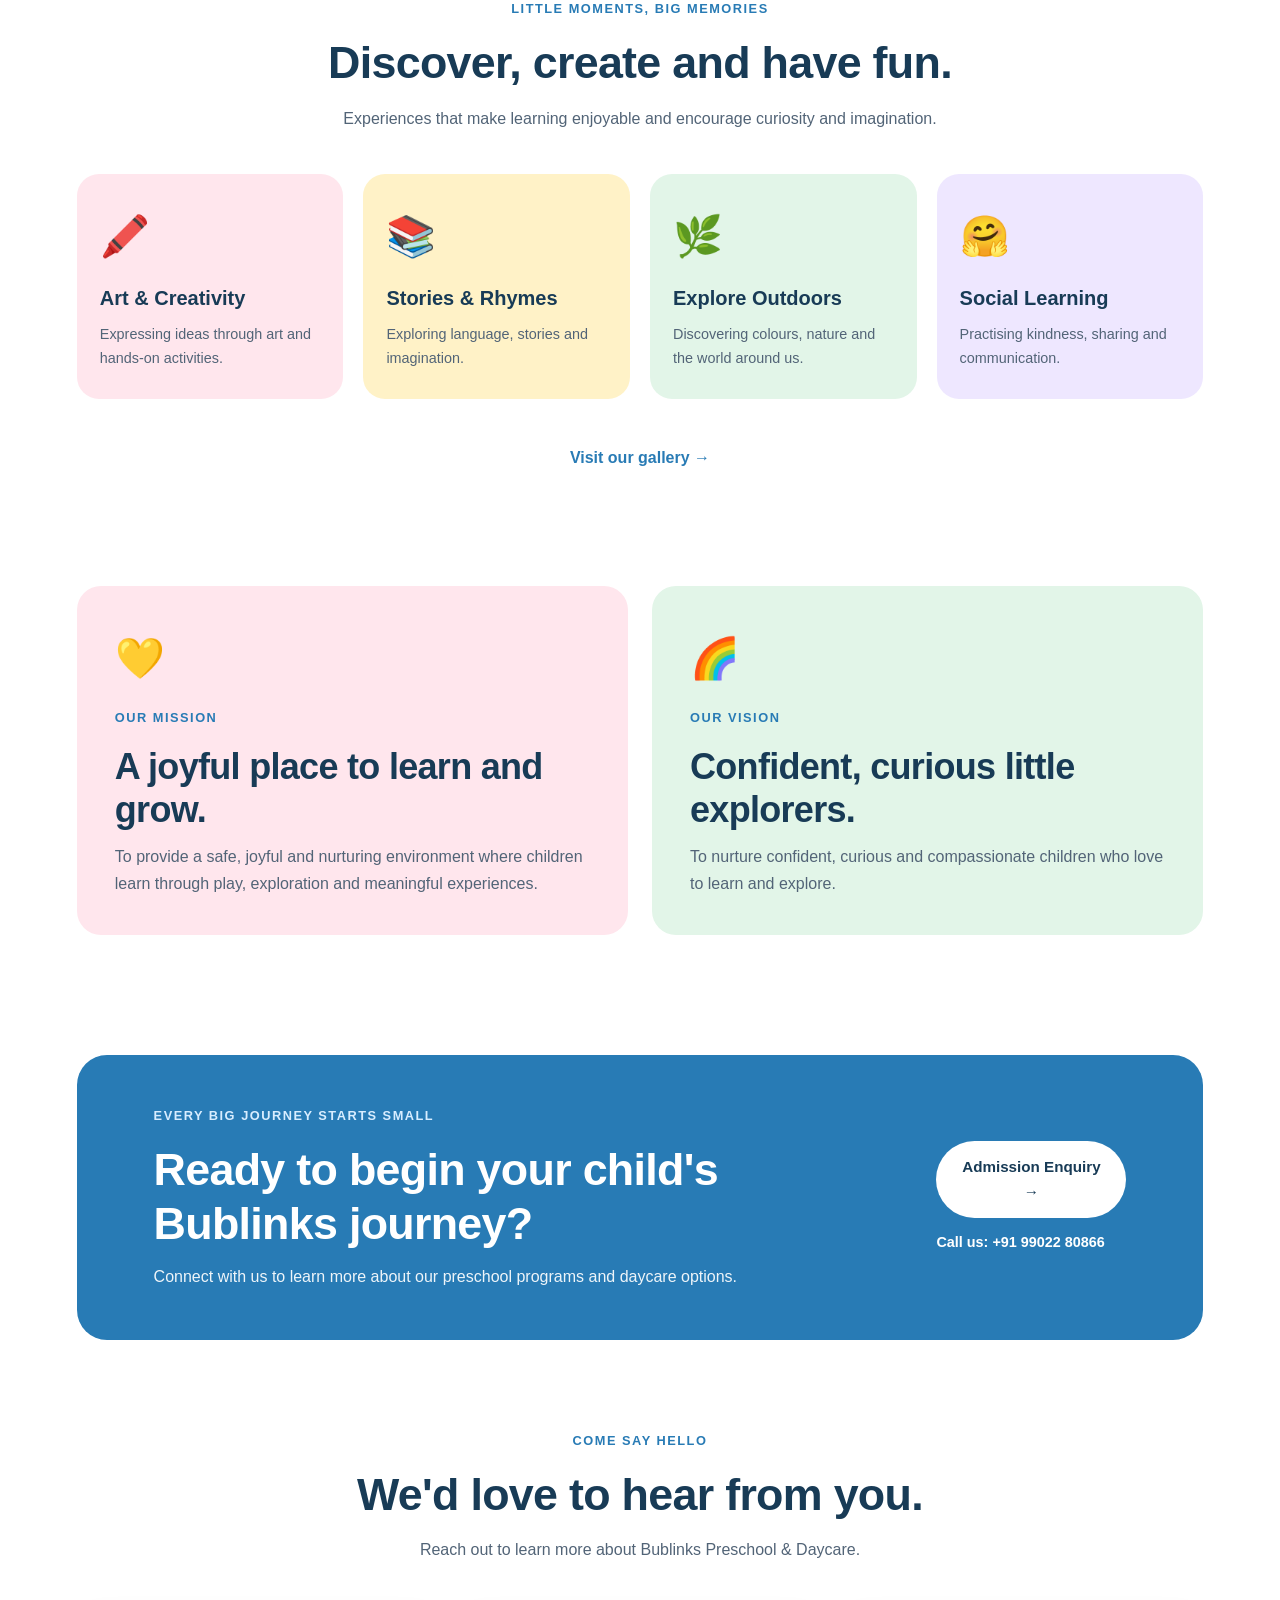
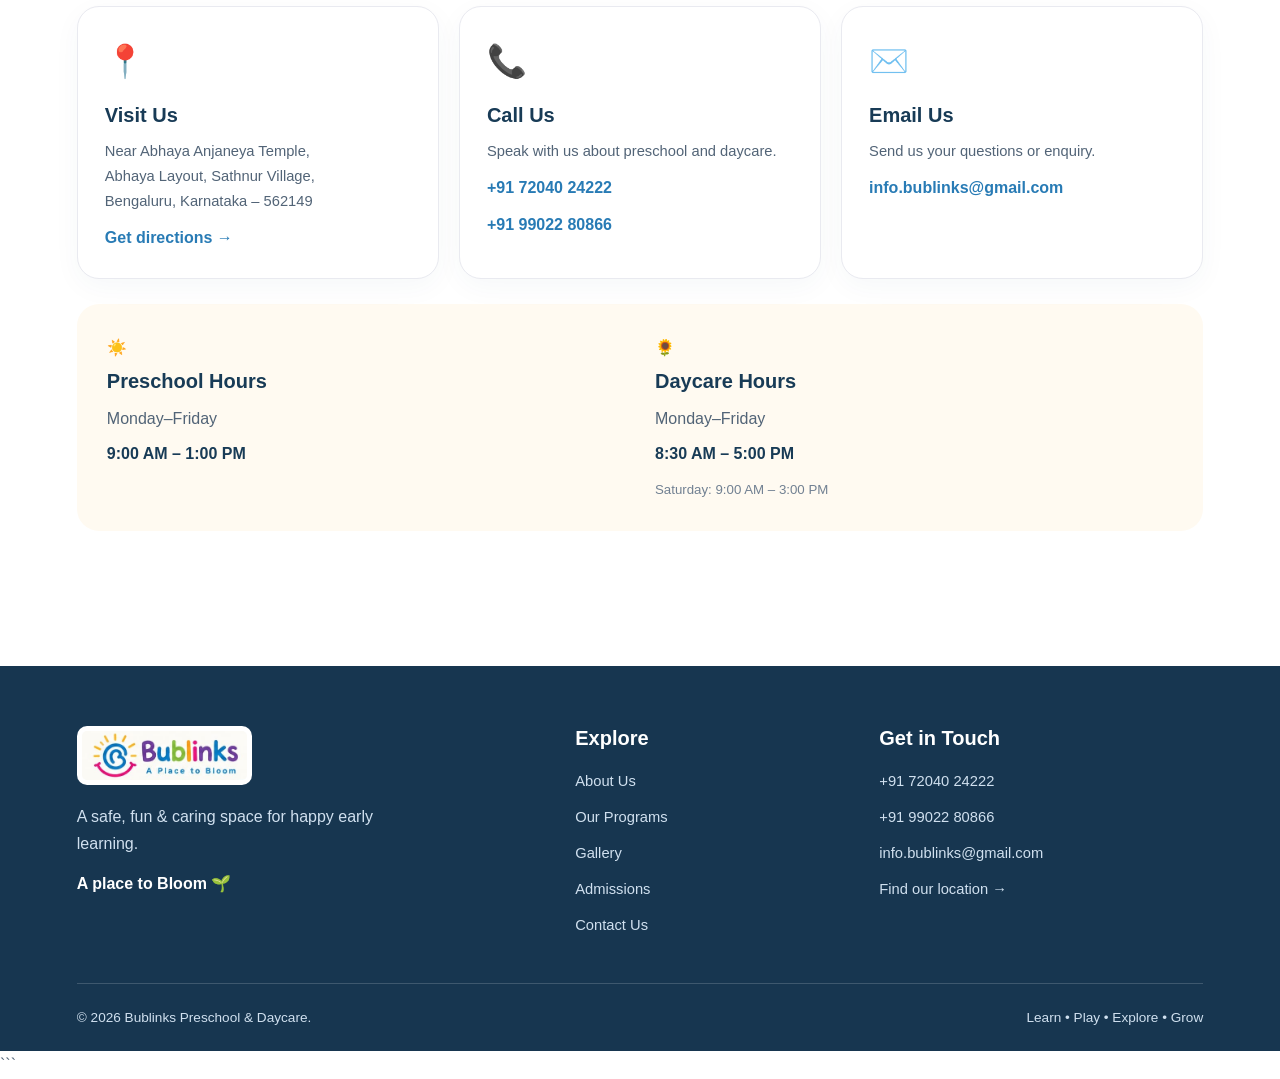
==== commit c478488b: "Complete Bublinks preschool website" ====
--- a/OneDrive/Desktop/my website/bublinks preschool/index.html
+++ b/OneDrive/Desktop/my website/bublinks preschool/index.html
@@ -1,119 +1,447 @@
-<!DOCTYPE html>
 <html lang="en">
+
 <head>
   <meta charset="UTF-8">
   <meta name="viewport" content="width=device-width, initial-scale=1.0">
-  <title>Bublinks Preschool</title>
+  <meta name="theme-color" content="#fffaf1">
+  <meta name="description" content="Bublinks Preschool & Daycare in Sathnur, Bengaluru. A safe, fun and caring space for happy early learning.">
+  <title>Bublinks Preschool & Daycare | A Place to Bloom</title>
   <link rel="stylesheet" href="style.css">
+
+  <style>
+    /* Homepage banner */
+    .homepage-banner {
+      position: relative !important;
+      width: 100%;
+      line-height: 0;
+    }
+
+    .homepage-banner > img {
+      display: block;
+      width: 100%;
+      height: auto;
+    }
+
+    /*
+      Invisible link positioned over the pink Enquire Now button.
+      Only this rectangle is clickable.
+    */
+    .homepage-banner .banner-enquire-button {
+      position: absolute !important;
+      inset: auto !important;
+
+      left: 27.8% !important;
+      top: 65.3% !important;
+      width: 16.5% !important;
+      height: 17% !important;
+
+      display: block !important;
+      box-sizing: border-box !important;
+      padding: 0 !important;
+      margin: 0 !important;
+      border: none !important;
+      border-radius: 0 !important;
+
+      background: transparent !important;
+      color: transparent !important;
+      font-size: 0 !important;
+      line-height: normal !important;
+      transform: none !important;
+
+      z-index: 99999 !important;
+      cursor: pointer;
+    }
+
+    .homepage-banner .banner-enquire-button:focus-visible {
+      outline: 3px solid #333 !important;
+      outline-offset: 3px;
+    }
+
+    /* Keep the clickable area aligned proportionally on mobile */
+    @media (max-width: 600px) {
+      .homepage-banner .banner-enquire-button {
+        left: 27.8% !important;
+        top: 65.3% !important;
+        width: 16.5% !important;
+        height: 17% !important;
+      }
+    }
+  </style>
 </head>
+
 <body>
 
-<header class="site-header">
-  <div class="header-inner">
-    <a class="brand" href="index.html" aria-label="Bublinks Preschool Home">
-      <img src="assets/bublinks-logo.png" alt="Bublinks">
-    </a>
-
-    <button class="menu-toggle" type="button" aria-label="Open menu" aria-expanded="false">
-      ☰
-    </button>
-
-    <nav class="nav" aria-label="Main navigation">
-      <a class="active" href="index.html">Home</a>
-      <a href="about.html">About</a>
-      <a href="program.html">Programs</a>
-      <a href="gallary.html">Gallery</a>
-      <a href="admission.html">Admissions</a>
-      <a href="contact.html">Contact</a>
-    </nav>
-  </div>
-</header>
-
-<main>
-  <!-- The supplied reference artwork is used here so the hero matches the picture. -->
-  <section class="hero">
-    <img src="assets/bublinks-hero.png" alt="Bublinks Preschool illustrated welcome scene">
-    <button class="hero-enquire" onclick="enquireNow()">Enquire Now →</button>
-  </section>
-
-  <section class="programs" id="programs">
-    <div class="section-heading">
-      <h2>Our Programs <span>✦</span></h2>
-      <p>Age-appropriate learning through fun and creativity.</p>
+  <!-- HEADER -->
+  <header class="site-header">
+    <div class="header-inner">
+      <a class="brand" href="index.html" aria-label="Bublinks Home">
+        <img src="assets/bublinks-logo.png" alt="Bublinks Preschool & Daycare">
+      </a>
+
+      <button
+        class="menu-toggle"
+        type="button"
+        aria-label="Open navigation menu"
+        aria-expanded="false">
+        ☰
+      </button>
+
+      <nav class="nav" aria-label="Main navigation">
+        <a class="active" href="index.html" aria-current="page">Home</a>
+        <a href="about.html">About Us</a>
+        <a href="program.html">Programs</a>
+        <a href="gallary.html">Gallery</a>
+        <a href="admission.html">Admissions</a>
+        <a href="contact.html">Contact</a>
+      </nav>
     </div>
-
-    <div class="program-grid">
-      <article class="program-card pink">
-        <div class="program-icon">🧸</div>
-        <h3>Play Group</h3>
-        <p>Fun activities that encourage children to learn and interact.</p>
-      </article>
-
-      <article class="program-card yellow">
-        <div class="program-icon">🎨</div>
-        <h3>Nursery</h3>
-        <p>Creative learning through art, games and activities.</p>
-      </article>
-
-      <article class="program-card green">
-        <div class="program-icon">📚</div>
-        <h3>LKG</h3>
-        <p>Building basic academic and communication skills.</p>
-      </article>
-
-      <article class="program-card purple">
-        <div class="program-icon">⭐</div>
-        <h3>UKG</h3>
-        <p>Preparing children for their next stage of education.</p>
-      </article>
+  </header>
+
+  <main>
+
+    <!-- MAIN HOMEPAGE BANNER -->
+    <section class="homepage-banner" aria-label="Welcome to Bublinks Preschool">
+      <img
+        src="assets/bublinks-hero.png"
+        alt="Welcome to Bublinks Preschool — Where Little Minds Grow and Explore">
+
+      <a
+        class="banner-enquire-button"
+        href="admission.html"
+        aria-label="Enquire Now">
+      </a>
+    </section>
+
+    <!-- WELCOME -->
+    <section class="welcome-section section-pad">
+      <div class="welcome-copy">
+        <span class="eyebrow">WELCOME TO BUBLINKS</span>
+        <h2>Every child deserves a beautiful beginning.</h2>
+
+        <p>
+          At Bublinks Preschool &amp; Daycare, we believe young children
+          learn best through play, exploration, experiences and
+          meaningful interactions.
+        </p>
+
+        <p>
+          Our approach encourages children to discover the world around
+          them, express their ideas, develop relationships and learn at
+          their own pace.
+        </p>
+
+        <a class="text-link" href="about.html">Get to know Bublinks →</a>
+      </div>
+
+      <div class="welcome-highlight">
+        <div class="highlight-icon">🌼</div>
+        <h3>A place to Bloom</h3>
+
+        <p>
+          A safe, joyful and nurturing environment where children can
+          learn, explore and grow.
+        </p>
+
+        <div class="highlight-values">
+          <span>💛 Care</span>
+          <span>🎨 Creativity</span>
+          <span>🌱 Growth</span>
+        </div>
+      </div>
+    </section>
+
+    <!-- PRESCHOOL PROGRAMS -->
+    <section class="programs-section section-pad" id="programs">
+      <div class="section-heading">
+        <span class="eyebrow">GROWING EVERY DAY</span>
+        <h2>Find their happy place to learn.</h2>
+        <p>Early learning experiences designed around children's developmental stages.</p>
+      </div>
+
+      <div class="program-grid">
+        <article class="program-card pink">
+          <div class="program-icon">🧸</div>
+          <span class="program-age">AGES 2–3 YEARS</span>
+          <h3>Playgroup</h3>
+          <p>Playful experiences that encourage early exploration, interaction and foundational learning.</p>
+          <a href="program.html">Explore Playgroup →</a>
+        </article>
+
+        <article class="program-card yellow">
+          <div class="program-icon">🎨</div>
+          <span class="program-age">AGES 3–4 YEARS</span>
+          <h3>Nursery</h3>
+          <p>Opportunities to develop communication, social skills and creative expression.</p>
+          <a href="program.html">Explore Nursery →</a>
+        </article>
+
+        <article class="program-card green">
+          <div class="program-icon">📚</div>
+          <span class="program-age">AGES 4–5 YEARS</span>
+          <h3>Junior KG</h3>
+          <p>Early literacy foundations, writing patterns and cognitive development through activities.</p>
+          <a href="program.html">Explore Junior KG →</a>
+        </article>
+
+        <article class="program-card purple">
+          <div class="program-icon">⭐</div>
+          <span class="program-age">AGES 5–6 YEARS</span>
+          <h3>Senior KG</h3>
+          <p>Kindergarten readiness and structured early education for the next stage of learning.</p>
+          <a href="program.html">Explore Senior KG →</a>
+        </article>
+      </div>
+    </section>
+
+    <!-- DAYCARE -->
+    <section class="daycare-section section-pad">
+      <div class="daycare-visual">
+        <div class="daycare-illustration" aria-hidden="true">
+          <span>🧸</span>
+          <span>🌈</span>
+          <span>🪁</span>
+          <span>🌻</span>
+        </div>
+      </div>
+
+      <div class="daycare-copy">
+        <span class="eyebrow">CARE THROUGH THE DAY</span>
+        <h2>A caring space for little ones, even after preschool.</h2>
+
+        <p>
+          Bublinks Daycare offers care for children aged 1.5 to 7 years,
+          with flexible care options for families.
+        </p>
+
+        <ul class="check-list">
+          <li>Full-time care options</li>
+          <li>Half-time care options</li>
+          <li>Flexible or hourly care options</li>
+        </ul>
+
+        <a class="btn btn-primary" href="contact.html">Ask About Daycare →</a>
+        <p class="small-note">Contact us to confirm availability and suitable care options.</p>
+      </div>
+    </section>
+
+    <!-- LEARNING APPROACH -->
+    <section class="learning-section section-pad">
+      <div class="section-heading">
+        <span class="eyebrow">HOW CHILDREN LEARN</span>
+        <h2>Learning is an adventure.</h2>
+        <p>We encourage children to learn through experiences, discovery and meaningful interactions.</p>
+      </div>
+
+      <div class="learning-grid">
+        <article class="learning-card">
+          <span class="learning-icon">🧩</span>
+          <h3>Learning Through Play</h3>
+          <p>Enjoyable activities that invite children to participate, explore and learn.</p>
+        </article>
+
+        <article class="learning-card">
+          <span class="learning-icon">🔍</span>
+          <h3>Explore &amp; Discover</h3>
+          <p>Opportunities to observe, ask questions and discover the world around them.</p>
+        </article>
+
+        <article class="learning-card">
+          <span class="learning-icon">🎨</span>
+          <h3>Hands-on Experiences</h3>
+          <p>Art, sensory activities, practical experiences and learning materials.</p>
+        </article>
+
+        <article class="learning-card">
+          <span class="learning-icon">📖</span>
+          <h3>Stories &amp; Rhymes</h3>
+          <p>Experiences that encourage language, imagination and communication.</p>
+        </article>
+
+        <article class="learning-card">
+          <span class="learning-icon">🌿</span>
+          <h3>Learning Beyond Class</h3>
+          <p>Nature walks, colour hunts, celebrations and real-world experiences.</p>
+        </article>
+
+        <article class="learning-card">
+          <span class="learning-icon">🤝</span>
+          <h3>Growing Together</h3>
+          <p>Sharing, kindness, teamwork, communication and growing independence.</p>
+        </article>
+      </div>
+    </section>
+
+    <!-- ACTIVITIES -->
+    <section class="activities-section section-pad">
+      <div class="section-heading">
+        <span class="eyebrow">LITTLE MOMENTS, BIG MEMORIES</span>
+        <h2>Discover, create and have fun.</h2>
+        <p>Experiences that make learning enjoyable and encourage curiosity and imagination.</p>
+      </div>
+
+      <div class="activity-grid">
+        <article class="activity-card activity-pink">
+          <span>🖍️</span>
+          <h3>Art &amp; Creativity</h3>
+          <p>Expressing ideas through art and hands-on activities.</p>
+        </article>
+
+        <article class="activity-card activity-yellow">
+          <span>📚</span>
+          <h3>Stories &amp; Rhymes</h3>
+          <p>Exploring language, stories and imagination.</p>
+        </article>
+
+        <article class="activity-card activity-green">
+          <span>🌿</span>
+          <h3>Explore Outdoors</h3>
+          <p>Discovering colours, nature and the world around us.</p>
+        </article>
+
+        <article class="activity-card activity-purple">
+          <span>🤗</span>
+          <h3>Social Learning</h3>
+          <p>Practising kindness, sharing and communication.</p>
+        </article>
+      </div>
+
+      <div class="center-action">
+        <a class="text-link" href="gallary.html">Visit our gallery →</a>
+      </div>
+    </section>
+
+    <!-- MISSION AND VISION -->
+    <section class="purpose-section section-pad">
+      <div class="purpose-card mission-card">
+        <span class="purpose-icon">💛</span>
+        <span class="eyebrow">OUR MISSION</span>
+        <h2>A joyful place to learn and grow.</h2>
+        <p>
+          To provide a safe, joyful and nurturing environment where
+          children learn through play, exploration and meaningful experiences.
+        </p>
+      </div>
+
+      <div class="purpose-card vision-card">
+        <span class="purpose-icon">🌈</span>
+        <span class="eyebrow">OUR VISION</span>
+        <h2>Confident, curious little explorers.</h2>
+        <p>
+          To nurture confident, curious and compassionate children who
+          love to learn and explore.
+        </p>
+      </div>
+    </section>
+
+    <!-- ADMISSIONS CTA -->
+    <section class="admission-cta section-pad">
+      <div>
+        <span class="eyebrow">EVERY BIG JOURNEY STARTS SMALL</span>
+        <h2>Ready to begin your child's Bublinks journey?</h2>
+        <p>Connect with us to learn more about our preschool programs and daycare options.</p>
+      </div>
+
+      <div class="cta-actions">
+        <a class="btn btn-light" href="admission.html">Admission Enquiry →</a>
+        <a class="cta-phone" href="tel:+919902280866">Call us: +91 99022 80866</a>
+      </div>
+    </section>
+
+    <!-- CONTACT -->
+    <section class="contact-section section-pad">
+      <div class="section-heading">
+        <span class="eyebrow">COME SAY HELLO</span>
+        <h2>We'd love to hear from you.</h2>
+        <p>Reach out to learn more about Bublinks Preschool &amp; Daycare.</p>
+      </div>
+
+      <div class="contact-grid">
+        <article class="contact-card">
+          <span>📍</span>
+          <h3>Visit Us</h3>
+          <p>
+            Near Abhaya Anjaneya Temple,<br>
+            Abhaya Layout, Sathnur Village,<br>
+            Bengaluru, Karnataka – 562149
+          </p>
+          <a href="https://maps.app.goo.gl/c1aE46ws13sEQcDp6?g_st=ac" target="_blank" rel="noopener noreferrer">Get directions →</a>
+        </article>
+
+        <article class="contact-card">
+          <span>📞</span>
+          <h3>Call Us</h3>
+          <p>Speak with us about preschool and daycare.</p>
+          <a href="tel:+917204024222">+91 72040 24222</a>
+          <a href="tel:+919902280866">+91 99022 80866</a>
+        </article>
+
+        <article class="contact-card">
+          <span>✉️</span>
+          <h3>Email Us</h3>
+          <p>Send us your questions or enquiry.</p>
+          <a href="mailto:info.bublinks@gmail.com">info.bublinks@gmail.com</a>
+        </article>
+      </div>
+
+      <div class="hours-panel">
+        <div>
+          <span>☀️</span>
+          <h3>Preschool Hours</h3>
+          <p>Monday–Friday</p>
+          <strong>9:00 AM – 1:00 PM</strong>
+        </div>
+
+        <div>
+          <span>🌻</span>
+          <h3>Daycare Hours</h3>
+          <p>Monday–Friday</p>
+          <strong>8:30 AM – 5:00 PM</strong>
+          <p class="small-note">Saturday: 9:00 AM – 3:00 PM</p>
+        </div>
+      </div>
+    </section>
+
+  </main>
+
+  <!-- FOOTER -->
+  <footer class="site-footer">
+    <div class="footer-main">
+
+      <div class="footer-brand">
+        <a href="index.html" aria-label="Bublinks Home">
+          <img src="assets/bublinks-logo.png" alt="Bublinks Preschool & Daycare">
+        </a>
+        <p>A safe, fun &amp; caring space for happy early learning.</p>
+        <strong>A place to Bloom 🌱</strong>
+      </div>
+
+      <div class="footer-links">
+        <h3>Explore</h3>
+        <a href="about.html">About Us</a>
+        <a href="program.html">Our Programs</a>
+        <a href="gallary.html">Gallery</a>
+        <a href="admission.html">Admissions</a>
+        <a href="contact.html">Contact Us</a>
+      </div>
+
+      <div class="footer-links">
+        <h3>Get in Touch</h3>
+        <a href="tel:+917204024222">+91 72040 24222</a>
+        <a href="tel:+919902280866">+91 99022 80866</a>
+        <a href="mailto:info.bublinks@gmail.com">info.bublinks@gmail.com</a>
+        <a href="https://maps.app.goo.gl/c1aE46ws13sEQcDp6?g_st=ac" target="_blank" rel="noopener noreferrer">Find our location →</a>
+      </div>
+
     </div>
-  </section>
-
- <section class="programs activities-section">
-  <div class="section-heading">
-    <h2>Fun Activities <span>🎨</span></h2>
-    <p>Learning becomes fun through creative activities.</p>
-  </div>
-
-  <div class="program-grid">
-    <article class="program-card pink">
-      <div class="program-icon">🎨</div>
-      <h3>Art & Craft</h3>
-      <p>Creative activities that help children express their imagination.</p>
-    </article>
-
-    <article class="program-card yellow">
-      <div class="program-icon">🎵</div>
-      <h3>Music & Dance</h3>
-      <p>Fun songs and movement activities that build confidence.</p>
-    </article>
-
-    <article class="program-card green">
-      <div class="program-icon">⚽</div>
-      <h3>Games</h3>
-      <p>Exciting indoor and outdoor games for active learning.</p>
-    </article>
-
-    <article class="program-card purple">
-      <div class="program-icon">📖</div>
-      <h3>Storytelling</h3>
-      <p>Interesting stories that encourage listening and imagination.</p>
-    </article>
-  </div>
-</section>
-
-  <section class="contact-strip">
-    <h2>Ready to know more?</h2>
-    <p>We would love to hear from you!</p>
-    <button onclick="contactUs()">Contact Bublinks</button>
-  </section>
-</main>
-
-<footer>
-  <p>© 2026 Bublinks Preschool</p>
-  <p>Learn • Play • Explore • Grow 🌱</p>
-</footer>
-
-<script src="script.js"></script>
+
+    <div class="footer-bottom">
+      <p>© <span id="current-year">2026</span> Bublinks Preschool &amp; Daycare.</p>
+      <p>Learn • Play • Explore • Grow</p>
+    </div>
+  </footer>
+
+  <script src="script.js"></script>
 </body>
+
 </html>
+```
--- a/OneDrive/Desktop/my website/bublinks preschool/style.css
+++ b/OneDrive/Desktop/my website/bublinks preschool/style.css
@@ -1,794 +1,1398 @@
+/* =========================================
+   BUBLINKS PRESCHOOL & DAYCARE
+   Complete responsive stylesheet
+========================================= */
+
+/* 1. COLOURS AND GLOBAL STYLES */
+
+:root {
+  --navy: #183b56;
+  --blue: #287bb5;
+  --blue-light: #e9f5ff;
+  --pink: #ffe6ed;
+  --yellow: #fff2c7;
+  --green: #e2f5e8;
+  --purple: #eee7ff;
+  --cream: #fffaf1;
+  --white: #ffffff;
+  --text: #526477;
+  --heading: #183b56;
+  --border: #e9eaf0;
+  --shadow: 0 14px 40px rgba(32, 67, 96, 0.09);
+  --radius: 24px;
+}
+
 * {
   box-sizing: border-box;
+  margin: 0;
+  padding: 0;
 }
 
 html {
   scroll-behavior: smooth;
+  scroll-padding-top: 100px;
 }
 
 body {
-  margin: 0;
-  font-family: Arial, Helvetica, sans-serif;
-  background: #fffaf2;
-  color: #07579f;
+  font-family: "Segoe UI", Arial, sans-serif;
+  color: var(--text);
+  background: var(--white);
+  line-height: 1.7;
+  overflow-wrap: break-word;
+}
+
+img {
+  display: block;
+  max-width: 100%;
+  height: auto;
+}
+
+a {
+  color: inherit;
+  text-decoration: none;
+}
+
+button,
+input,
+textarea,
+select {
+  font: inherit;
+}
+
+button,
+a {
+  -webkit-tap-highlight-color: transparent;
+}
+
+button:focus-visible,
+a:focus-visible {
+  outline: 3px solid #f4a62a;
+  outline-offset: 4px;
+}
+
+h1,
+h2,
+h3,
+h4 {
+  color: var(--heading);
+  line-height: 1.2;
+}
+
+h1 {
+  font-size: clamp(2.4rem, 5vw, 4.3rem);
+  letter-spacing: -1.5px;
+}
+
+h2 {
+  font-size: clamp(1.9rem, 3.5vw, 2.8rem);
+  letter-spacing: -0.7px;
+}
+
+h3 {
+  font-size: 1.25rem;
+}
+
+p {
+  margin-top: 12px;
+}
+
+ul {
+  padding-left: 22px;
+}
+
+.section-pad {
+  padding: 85px max(6%, calc((100% - 1200px) / 2));
+}
+
+.eyebrow {
+  display: inline-block;
+  margin-bottom: 16px;
+  color: var(--blue);
+  font-size: 0.8rem;
+  font-weight: 800;
+  letter-spacing: 1.5px;
+}
+
+/* 2. HEADER AND NAVIGATION
+   Supports both common header class names. */
+
+.site-header,
+header {
+  position: relative;
+  z-index: 100;
 }
 
 .site-header {
-  background: #fffdf8;
-  border-bottom: 1px solid #eee9df;
   position: sticky;
   top: 0;
-  z-index: 1000;
-}
-
-.header-inner {
-  width: min(1400px, 94%);
-  min-height: 132px;
+  background: rgba(255, 255, 255, 0.97);
+  border-bottom: 1px solid var(--border);
+  backdrop-filter: blur(12px);
+}
+
+.header-inner,
+.nav-wrap {
+  width: 100%;
+  max-width: 1320px;
+  min-height: 85px;
   margin: 0 auto;
+  padding: 12px 5%;
   display: flex;
   align-items: center;
   justify-content: space-between;
-  gap: 25px;
+  gap: 24px;
 }
 
 .brand {
-  display: block;
-  flex: 0 0 auto;
-  line-height: 0;
-}
-
-.brand img {
-  width: 405px;
-  max-width: 32vw;
-  height: auto;
-  display: block;
+  flex-shrink: 0;
+  display: inline-flex;
+  align-items: center;
+}
+
+.brand img,
+.logo img {
+  width: 180px;
+  max-height: 70px;
+  object-fit: contain;
 }
 
 .nav {
   display: flex;
   align-items: center;
-  justify-content: flex-end;
-  gap: clamp(12px, 2.4vw, 42px);
+  justify-content: center;
+  gap: 5px;
 }
 
 .nav a {
-  color: #07579f;
-  text-decoration: none;
+  display: inline-flex;
+  align-items: center;
+  padding: 10px 13px;
+  border-radius: 30px;
+  color: var(--navy);
+  font-size: 0.91rem;
   font-weight: 700;
-  font-size: clamp(16px, 1.45vw, 24px);
-  padding: 14px 20px;
-  border-radius: 40px;
   white-space: nowrap;
+  transition: background 0.2s ease, color 0.2s ease;
 }
 
 .nav a:hover,
 .nav a.active {
-  background: #dff2ff;
+  background: var(--blue-light);
+  color: var(--blue);
 }
 
 .menu-toggle {
   display: none;
+  flex-shrink: 0;
+  width: 44px;
+  height: 44px;
   border: 0;
-  background: #dff2ff;
-  color: #07579f;
+  border-radius: 12px;
+  background: var(--blue-light);
+  color: var(--navy);
+  font-size: 1.4rem;
+  cursor: pointer;
+}
+
+/* 3. BUTTONS */
+
+.btn {
+  display: inline-flex;
+  align-items: center;
+  justify-content: center;
+  gap: 8px;
+  min-height: 49px;
+  padding: 12px 23px;
+  border: 1px solid transparent;
+  border-radius: 40px;
+  font-size: 0.95rem;
+  font-weight: 800;
+  text-align: center;
+  cursor: pointer;
+  transition: transform 0.2s ease, box-shadow 0.2s ease;
+}
+
+.btn:hover {
+  transform: translateY(-3px);
+  box-shadow: var(--shadow);
+}
+
+.btn-primary {
+  background: var(--blue);
+  color: var(--white);
+}
+
+.btn-secondary {
+  background: var(--white);
+  color: var(--navy);
+  border-color: var(--border);
+}
+
+.btn-light {
+  background: var(--white);
+  color: var(--navy);
+}
+
+.text-link {
+  display: inline-flex;
+  align-items: center;
+  gap: 8px;
+  margin-top: 20px;
+  color: var(--blue);
+  font-weight: 800;
+}
+
+/* 4. HOMEPAGE HERO */
+
+.hero {
+  width: 100%;
+  max-width: 1440px;
+  margin: 0 auto;
+  padding: 65px 6% 75px;
+  display: grid;
+  grid-template-columns: minmax(0, 1fr) minmax(0, 1.02fr);
+  align-items: center;
+  gap: 45px;
+  background:
+    radial-gradient(circle at 10% 15%, #fff0d6 0, transparent 25%),
+    radial-gradient(circle at 90% 80%, #e5f4ff 0, transparent 28%),
+    var(--cream);
+}
+
+.hero-content {
+  min-width: 0;
+  max-width: 600px;
+}
+
+.hero h1 span {
+  display: block;
+  color: var(--blue);
+}
+
+.hero-content > p {
+  max-width: 540px;
+  margin-top: 22px;
+  font-size: 1.08rem;
+}
+
+.hero-actions {
+  display: flex;
+  flex-wrap: wrap;
+  gap: 12px;
+  margin-top: 28px;
+}
+
+.hero-note {
+  display: flex;
+  align-items: center;
+  gap: 10px;
+  margin-top: 24px;
+  color: var(--navy);
+  font-weight: 700;
+}
+
+.hero-note span {
+  font-size: 1.4rem;
+}
+
+.hero-visual {
+  position: relative;
+  min-width: 0;
+  width: 100%;
+}
+
+.hero-visual > img {
+  width: 100%;
+  height: auto;
+  border-radius: 28px;
+  object-fit: contain;
+}
+
+.floating-note {
+  position: absolute;
+  left: -15px;
+  bottom: 20px;
+  display: flex;
+  align-items: center;
+  gap: 12px;
+  max-width: calc(100% - 10px);
+  padding: 14px 18px;
+  border-radius: 18px;
+  background: var(--white);
+  box-shadow: var(--shadow);
+}
+
+.floating-note > span {
+  font-size: 2rem;
+}
+
+.floating-note strong,
+.floating-note small {
+  display: block;
+}
+
+.floating-note strong {
+  color: var(--navy);
+}
+
+.floating-note small {
+  font-size: 0.8rem;
+}
+
+/* 5. SECTION HEADINGS */
+
+.section-heading {
+  max-width: 720px;
+  margin: 0 auto 42px;
+  text-align: center;
+}
+
+.section-heading p {
+  max-width: 620px;
+  margin: 15px auto 0;
+}
+
+/* 6. WELCOME SECTION */
+
+.welcome-section {
+  display: grid;
+  grid-template-columns: minmax(0, 1.15fr) minmax(0, 0.85fr);
+  align-items: center;
+  gap: 55px;
+}
+
+.welcome-copy > p {
+  max-width: 650px;
+}
+
+.welcome-highlight {
+  padding: 38px;
+  border-radius: var(--radius);
+  background: var(--yellow);
+}
+
+.highlight-icon {
+  margin-bottom: 12px;
+  font-size: 3rem;
+}
+
+.welcome-highlight h3 {
+  font-size: 1.6rem;
+}
+
+.highlight-values {
+  display: flex;
+  flex-wrap: wrap;
+  gap: 8px;
+  margin-top: 22px;
+}
+
+.highlight-values span {
+  padding: 7px 12px;
+  border-radius: 25px;
+  background: rgba(255, 255, 255, 0.75);
+  font-size: 0.82rem;
+  font-weight: 700;
+}
+
+/* 7. PROGRAM CARDS */
+
+.programs-section {
+  background: var(--cream);
+}
+
+.program-grid {
+  display: grid;
+  grid-template-columns: repeat(4, minmax(0, 1fr));
+  gap: 20px;
+}
+
+.program-card {
+  min-width: 0;
+  padding: 28px 23px;
+  border: 1px solid rgba(24, 59, 86, 0.04);
+  border-radius: var(--radius);
+  transition: transform 0.2s ease, box-shadow 0.2s ease;
+}
+
+.program-card:hover {
+  transform: translateY(-5px);
+  box-shadow: var(--shadow);
+}
+
+.program-card.pink {
+  background: var(--pink);
+}
+
+.program-card.yellow {
+  background: var(--yellow);
+}
+
+.program-card.green {
+  background: var(--green);
+}
+
+.program-card.purple {
+  background: var(--purple);
+}
+
+.program-icon {
+  display: grid;
+  place-items: center;
+  width: 62px;
+  height: 62px;
+  margin-bottom: 20px;
+  border-radius: 18px;
+  background: rgba(255, 255, 255, 0.8);
+  font-size: 2rem;
+}
+
+.program-age {
+  display: block;
+  margin-bottom: 8px;
+  color: var(--navy);
+  font-size: 0.75rem;
+  font-weight: 800;
+  letter-spacing: 0.8px;
+}
+
+.program-card h3 {
+  font-size: 1.25rem;
+}
+
+.program-card p {
+  font-size: 0.92rem;
+}
+
+.program-card > a {
+  display: inline-block;
+  margin-top: 18px;
+  color: var(--navy);
+  font-size: 0.9rem;
+  font-weight: 800;
+}
+
+/* 8. DAYCARE SECTION */
+
+.daycare-section {
+  display: grid;
+  grid-template-columns: minmax(0, 0.9fr) minmax(0, 1.1fr);
+  align-items: center;
+  gap: 55px;
+}
+
+.daycare-visual {
+  min-height: 330px;
+  display: grid;
+  place-items: center;
+  overflow: hidden;
+  border-radius: 30px;
+  background: var(--blue-light);
+}
+
+.daycare-illustration {
+  width: 100%;
+  min-height: 330px;
+  padding: 35px;
+  display: grid;
+  grid-template-columns: 1fr 1fr;
+  place-items: center;
+  gap: 12px;
+}
+
+.daycare-illustration span {
+  width: 100px;
+  height: 100px;
+  display: grid;
+  place-items: center;
+  border-radius: 25px;
+  background: var(--white);
+  box-shadow: var(--shadow);
+  font-size: 3rem;
+}
+
+.check-list {
+  margin: 22px 0;
+  padding: 0;
+  list-style: none;
+}
+
+.check-list li {
+  position: relative;
+  margin: 10px 0;
+  padding-left: 30px;
+}
+
+.check-list li::before {
+  content: "✓";
+  position: absolute;
+  left: 0;
+  color: #25865b;
+  font-weight: 900;
+}
+
+.small-note {
+  color: #718092;
+  font-size: 0.83rem;
+}
+
+/* 9. LEARNING SECTION */
+
+.learning-section {
+  background: #f8fbff;
+}
+
+.learning-grid {
+  display: grid;
+  grid-template-columns: repeat(3, minmax(0, 1fr));
+  gap: 20px;
+}
+
+.learning-card {
+  min-width: 0;
+  padding: 27px;
+  border: 1px solid var(--border);
+  border-radius: 20px;
+  background: var(--white);
+  transition: transform 0.2s ease, box-shadow 0.2s ease;
+}
+
+.learning-card:hover {
+  transform: translateY(-5px);
+  box-shadow: var(--shadow);
+}
+
+.learning-icon {
+  display: block;
+  margin-bottom: 15px;
+  font-size: 2.1rem;
+}
+
+.learning-card h3 {
+  font-size: 1.15rem;
+}
+
+.learning-card p {
+  font-size: 0.92rem;
+}
+
+/* 10. ACTIVITIES */
+
+.activity-grid {
+  display: grid;
+  grid-template-columns: repeat(4, minmax(0, 1fr));
+  gap: 20px;
+}
+
+.activity-card {
+  min-width: 0;
+  padding: 28px 23px;
+  border-radius: 22px;
+  transition: transform 0.2s ease, box-shadow 0.2s ease;
+}
+
+.activity-card:hover {
+  transform: translateY(-5px);
+  box-shadow: var(--shadow);
+}
+
+.activity-card > span {
+  display: block;
+  margin-bottom: 16px;
+  font-size: 2.5rem;
+}
+
+.activity-card p {
+  font-size: 0.9rem;
+}
+
+.activity-pink {
+  background: var(--pink);
+}
+
+.activity-yellow {
+  background: var(--yellow);
+}
+
+.activity-green {
+  background: var(--green);
+}
+
+.activity-purple {
+  background: var(--purple);
+}
+
+.center-action {
+  margin-top: 25px;
+  text-align: center;
+}
+
+/* 11. MISSION AND VISION */
+
+.purpose-section {
+  display: grid;
+  grid-template-columns: repeat(2, minmax(0, 1fr));
+  gap: 24px;
+  padding-top: 30px;
+}
+
+.purpose-card {
+  padding: 38px;
+  border-radius: var(--radius);
+}
+
+.mission-card {
+  background: var(--pink);
+}
+
+.vision-card {
+  background: var(--green);
+}
+
+.purpose-icon {
+  display: block;
+  margin-bottom: 15px;
+  font-size: 2.5rem;
+}
+
+.purpose-card h2 {
+  font-size: clamp(1.6rem, 3vw, 2.25rem);
+}
+
+/* 12. ADMISSIONS CALL TO ACTION */
+
+.admission-cta {
+  margin: 35px 6% 0;
+  padding: 50px 6%;
+  display: flex;
+  align-items: center;
+  justify-content: space-between;
+  gap: 35px;
+  border-radius: 30px;
+  background: var(--blue);
+  color: var(--white);
+}
+
+.admission-cta h2 {
+  color: var(--white);
+}
+
+.admission-cta .eyebrow {
+  color: #d8edff;
+}
+
+.admission-cta p {
+  max-width: 650px;
+  color: rgba(255, 255, 255, 0.92);
+}
+
+.cta-actions {
+  min-width: 190px;
+  display: flex;
+  flex-direction: column;
+  align-items: flex-start;
+  gap: 12px;
+}
+
+.cta-phone {
+  color: var(--white);
+  font-size: 0.9rem;
+  font-weight: 700;
+}
+
+/* 13. CONTACT CARDS */
+
+.contact-section {
+  padding-top: 90px;
+}
+
+.contact-grid {
+  display: grid;
+  grid-template-columns: repeat(3, minmax(0, 1fr));
+  gap: 20px;
+}
+
+.contact-card {
+  min-width: 0;
+  padding: 27px;
+  border: 1px solid var(--border);
+  border-radius: 22px;
+  background: var(--white);
+  box-shadow: 0 8px 28px rgba(32, 67, 96, 0.04);
+}
+
+.contact-card > span {
+  display: block;
+  margin-bottom: 15px;
+  font-size: 2rem;
+}
+
+.contact-card h3 {
+  margin-bottom: 8px;
+}
+
+.contact-card p {
+  font-size: 0.92rem;
+}
+
+.contact-card a {
+  display: block;
+  margin-top: 10px;
+  color: var(--blue);
+  font-weight: 700;
+  overflow-wrap: anywhere;
+}
+
+.hours-panel {
+  margin-top: 25px;
+  padding: 30px;
+  display: grid;
+  grid-template-columns: repeat(2, minmax(0, 1fr));
+  gap: 30px;
+  border-radius: 22px;
+  background: var(--cream);
+}
+
+.hours-panel h3 {
+  margin-top: 8px;
+}
+
+.hours-panel strong {
+  display: inline-block;
+  margin-top: 7px;
+  color: var(--navy);
+}
+
+/* 14. FOOTER */
+
+.site-footer {
+  margin-top: 50px;
+  padding: 60px 6% 0;
+  background: #173650;
+  color: #eaf3fb;
+}
+
+.footer-main {
+  width: 100%;
+  max-width: 1200px;
+  margin: 0 auto;
+  display: grid;
+  grid-template-columns: 1.4fr 0.8fr 1fr;
+  gap: 45px;
+  padding-bottom: 45px;
+}
+
+.footer-brand img {
+  width: 175px;
+  max-height: 75px;
+  object-fit: contain;
   border-radius: 10px;
-  font-size: 25px;
-  padding: 8px 12px;
-  cursor: pointer;
-}
-
-/* HERO */
-.hero {
+  background: var(--white);
+  padding: 5px;
+}
+
+.footer-brand p {
+  max-width: 330px;
+  margin: 18px 0 12px;
+  color: #d0e0ef;
+}
+
+.footer-brand strong {
+  color: var(--white);
+}
+
+.footer-links {
+  display: flex;
+  flex-direction: column;
+  align-items: flex-start;
+  gap: 11px;
+}
+
+.footer-links h3 {
+  margin-bottom: 8px;
+  color: var(--white);
+}
+
+.footer-links a {
+  color: #d0e0ef;
+  font-size: 0.92rem;
+  overflow-wrap: anywhere;
+}
+
+.footer-links a:hover {
+  color: var(--white);
+  text-decoration: underline;
+}
+
+.footer-bottom {
+  width: 100%;
+  max-width: 1200px;
+  margin: 0 auto;
+  padding: 22px 0;
+  display: flex;
+  justify-content: space-between;
+  gap: 20px;
+  border-top: 1px solid rgba(255, 255, 255, 0.17);
+  color: #d0e0ef;
+  font-size: 0.85rem;
+}
+
+.footer-bottom p {
+  margin: 0;
+}
+
+/* 15. TABLETS AND SMALL LAPTOPS */
+
+@media (max-width: 1050px) {
+  .header-inner,
+  .nav-wrap {
+    padding-left: 4%;
+    padding-right: 4%;
+  }
+
+  .brand img,
+  .logo img {
+    width: 145px;
+  }
+
+  .nav {
+    gap: 2px;
+  }
+
+  .nav a {
+    padding: 9px;
+    font-size: 0.82rem;
+  }
+
+  .hero {
+    gap: 28px;
+  }
+
+  .program-grid,
+  .activity-grid {
+    grid-template-columns: repeat(2, minmax(0, 1fr));
+  }
+
+  .daycare-section {
+    gap: 30px;
+  }
+
+  .footer-main {
+    gap: 30px;
+  }
+}
+
+/* 16. MOBILE NAVIGATION AND LAYOUT */
+
+@media (max-width: 760px) {
+  html {
+    scroll-padding-top: 80px;
+  }
+
+  .header-inner,
+  .nav-wrap {
+    min-height: 75px;
+    padding: 10px 5%;
+    flex-wrap: wrap;
+    gap: 10px;
+  }
+
+  .brand img,
+  .logo img {
+    width: 150px;
+    max-height: 55px;
+  }
+
+  .menu-toggle {
+    display: block;
+    margin-left: auto;
+  }
+
+  .nav {
+    display: none;
+    width: 100%;
+    padding: 10px 0 14px;
+    flex-direction: column;
+    align-items: stretch;
+    gap: 4px;
+  }
+
+  .nav.open {
+    display: flex;
+  }
+
+  .nav a {
+    display: flex;
+    width: 100%;
+    padding: 12px 15px;
+    font-size: 0.95rem;
+  }
+
+  .hero {
+    grid-template-columns: minmax(0, 1fr);
+    padding: 48px 6% 60px;
+    gap: 38px;
+  }
+
+  .hero h1 {
+    letter-spacing: -1px;
+  }
+
+  .hero-visual {
+    width: 100%;
+    max-width: 600px;
+    margin: 0 auto;
+  }
+
+  .floating-note {
+    left: 8px;
+    bottom: 10px;
+    padding: 11px 14px;
+  }
+
+  .section-pad {
+    padding: 62px 6%;
+  }
+
+  .welcome-section,
+  .daycare-section {
+    grid-template-columns: minmax(0, 1fr);
+    gap: 30px;
+  }
+
+  .welcome-highlight {
+    padding: 30px;
+  }
+
+  .program-grid,
+  .activity-grid {
+    grid-template-columns: repeat(2, minmax(0, 1fr));
+    gap: 14px;
+  }
+
+  .program-card,
+  .activity-card {
+    padding: 23px 18px;
+  }
+
+  .learning-grid {
+    grid-template-columns: repeat(2, minmax(0, 1fr));
+    gap: 14px;
+  }
+
+  .learning-card {
+    padding: 22px 18px;
+  }
+
+  .daycare-visual,
+  .daycare-illustration {
+    min-height: 270px;
+  }
+
+  .purpose-section {
+    grid-template-columns: minmax(0, 1fr);
+    padding-top: 10px;
+  }
+
+  .purpose-card {
+    padding: 30px;
+  }
+
+  .admission-cta {
+    margin: 20px 4% 0;
+    padding: 35px 7%;
+    flex-direction: column;
+    align-items: flex-start;
+  }
+
+  .cta-actions {
+    width: 100%;
+  }
+
+  .contact-grid {
+    grid-template-columns: minmax(0, 1fr);
+  }
+
+  .hours-panel {
+    grid-template-columns: minmax(0, 1fr);
+    gap: 24px;
+    padding: 25px;
+  }
+
+  .footer-main {
+    grid-template-columns: repeat(2, minmax(0, 1fr));
+    gap: 30px 24px;
+  }
+
+  .footer-brand {
+    grid-column: 1 / -1;
+  }
+
+  .footer-bottom {
+    flex-direction: column;
+    gap: 8px;
+  }
+}
+
+/* 17. SMALL PHONES */
+
+@media (max-width: 430px) {
+  h1 {
+    font-size: 2.35rem;
+  }
+
+  h2 {
+    font-size: 1.9rem;
+  }
+
+  .hero-actions {
+    flex-direction: column;
+    align-items: stretch;
+  }
+
+  .hero-actions .btn {
+    width: 100%;
+  }
+
+  .program-grid,
+  .activity-grid,
+  .learning-grid {
+    grid-template-columns: minmax(0, 1fr);
+  }
+
+  .program-card,
+  .activity-card,
+  .learning-card {
+    padding: 25px;
+  }
+
+  .daycare-illustration {
+    padding: 25px;
+  }
+
+  .daycare-illustration span {
+    width: 85px;
+    height: 85px;
+    font-size: 2.7rem;
+  }
+
+  .purpose-card {
+    padding: 25px;
+  }
+
+  .footer-main {
+    grid-template-columns: minmax(0, 1fr);
+  }
+
+  .footer-brand {
+    grid-column: auto;
+  }
+}
+
+/* 18. ACCESSIBILITY */
+
+@media (prefers-reduced-motion: reduce) {
+  *,
+  *::before,
+  *::after {
+    scroll-behavior: auto !important;
+    transition-duration: 0.01ms !important;
+    animation-duration: 0.01ms !important;
+  }
+}
+/* Bublinks homepage hero refinement */
+
+@media (min-width: 761px) {
+  .hero {
+    grid-template-columns: 1fr 1fr;
+    gap: 35px;
+    padding-top: 55px;
+    padding-bottom: 55px;
+    min-height: 650px;
+  }
+
+  .hero h1 {
+    font-size: clamp(2.8rem, 4.2vw, 3.8rem);
+    letter-spacing: -1.2px;
+  }
+
+  .hero-visual > img {
+    width: 100%;
+    border-radius: 28px;
+  }
+}
+
+@media (max-width: 760px) {
+  .hero {
+    padding-top: 40px;
+    padding-bottom: 45px;
+  }
+
+  .hero h1 {
+    font-size: clamp(2.3rem, 8vw, 3rem);
+  }
+}
+/* FULL-WIDTH HOMEPAGE BANNER */
+
+.homepage-banner {
+  width: 100%;
+  margin: 0;
+  padding: 0;
+  background: #fffaf1;
+  line-height: 0;
+}
+
+.homepage-banner img {
+  display: block;
+  width: 100%;
+  height: auto;
+  max-width: none;
+  border-radius: 0;
+  object-fit: contain;
+}
+
+@media (max-width: 760px) {
+  .homepage-banner img {
+    width: 100%;
+    height: auto;
+  }
+}
+/* FULL-WIDTH HOMEPAGE BANNER */
+
+.homepage-banner {
+  width: 100%;
+  margin: 0;
+  padding: 0;
+  background: #fffaf1;
+  line-height: 0;
+}
+
+.homepage-banner img {
+  display: block;
+  width: 100%;
+  max-width: none;
+  height: auto;
+  margin: 0;
+  border-radius: 0;
+  object-fit: contain;
+}
+
+@media (max-width: 760px) {
+  .homepage-banner img {
+    width: 100%;
+    height: auto;
+  }
+}
+/* HOMEPAGE BANNER AND REAL ENQUIRY BUTTON */
+
+.homepage-banner {
   position: relative;
   width: 100%;
+  margin: 0;
+  padding: 0;
+  line-height: 0;
   overflow: hidden;
-  background: #c7f1ff;
-}
-
-.hero > img {
+}
+
+.homepage-banner > img {
   display: block;
   width: 100%;
   height: auto;
-}
-
-.hero-enquire {
+  max-width: none;
+  margin: 0;
+  border-radius: 0;
+}
+
+.banner-enquire-button {
   position: absolute;
-  left: 36.5%;
-  bottom: 12%;
-  transform: translateX(-50%);
+  left: 36%;
+  top: 68%;
+  transform: translate(-50%, -50%);
+  z-index: 5;
+  display: inline-flex;
+  justify-content: center;
+  align-items: center;
+  padding: 12px 28px;
   border: 0;
   border-radius: 40px;
-  background: #f52b83;
-  color: white;
-  padding: 17px 42px;
-  font-size: clamp(17px, 1.5vw, 25px);
-  font-weight: 700;
-  box-shadow: 0 10px 25px rgba(245, 43, 131, 0.28);
+  background: #ec2875;
+  color: #fff;
+  font-size: clamp(12px, 1.3vw, 18px);
+  font-weight: 800;
+  line-height: 1.4;
+  text-decoration: none;
   cursor: pointer;
 }
 
-.hero-enquire:hover {
-  transform: translateX(-50%) translateY(-2px);
-}
-
-/* PROGRAMS */
-.programs {
-  padding: 42px 5% 70px;
-  background: #fffaf2;
+.banner-enquire-button:hover,
+.banner-enquire-button:focus-visible {
+  background: #c91b60;
+  color: #fff;
+}
+
+@media (max-width: 600px) {
+  .banner-enquire-button {
+    left: 36%;
+    top: 68%;
+    padding: 5px 10px;
+    font-size: 10px;
+  }
+}
+/* Make the existing printed banner button clickable */
+.banner-enquire-button {
+  position: absolute;
+  left: 36%;
+  top: 68%;
+  transform: translate(-50%, -50%);
+  z-index: 5;
+
+  width: 17%;
+  height: 10%;
+  padding: 0;
+
+  background: transparent;
+  color: transparent;
+  border: none;
+  border-radius: 40px;
+
+  font-size: 0;
+  line-height: 1;
+  text-decoration: none;
+  cursor: pointer;
+}
+
+.banner-enquire-button:hover {
+  background: transparent;
+}
+
+@media (max-width: 600px) {
+  .banner-enquire-button {
+    left: 36%;
+    top: 68%;
+    width: 24%;
+    height: 12%;
+  }
+}
+/* FIX: CLICKABLE AREA OVER THE BANNER'S PRINTED BUTTON */
+
+.homepage-banner {
+  position: relative !important;
+  display: block;
+  width: 100%;
+  line-height: 0;
+}
+
+.homepage-banner > img {
+  display: block;
+  width: 100%;
+  height: auto;
+}
+
+.homepage-banner .banner-enquire-button {
+  position: absolute !important;
+  left: 28% !important;
+  top: 67% !important;
+  width: 17% !important;
+  height: 11% !important;
+  transform: translate(-50%, -50%);
+  display: block;
+  z-index: 9999;
+  padding: 0;
+  margin: 0;
+  border: 0;
+  background: transparent !important;
+  color: transparent !important;
+  font-size: 0;
+  cursor: pointer;
+  pointer-events: auto;
+}
+
+@media (max-width: 600px) {
+  .homepage-banner .banner-enquire-button {
+    left: 36% !important;
+    top: 68% !important;
+    width: 24% !important;
+    height: 12% !important;
+  }
+}
+/* Make the original banner Enquire Now button clickable */
+.homepage-banner {
   position: relative;
-}
-
-.section-heading {
-  text-align: center;
-  margin-bottom: 34px;
-}
-
-.section-heading h2 {
-  margin: 0 0 8px;
-  font-size: clamp(38px, 4vw, 58px);
-  font-weight: 800;
-  color: #07579f;
-}
-
-.section-heading h2 span {
-  display: inline-block;
-  color: #f4a34b;
-  margin-left: 8px;
-}
-
-.section-heading p {
-  margin: 0;
-  font-size: clamp(18px, 1.7vw, 26px);
-  color: #07579f;
-}
-
-.program-grid {
-  width: min(1380px, 100%);
-  margin: 0 auto;
-  display: grid;
-  grid-template-columns: repeat(4, 1fr);
-  gap: 24px;
-}
-
-.program-card {
-  min-height: 285px;
-  border-radius: 20px;
-  padding: 30px 28px;
-  text-align: center;
-  box-shadow: 0 10px 28px rgba(35, 69, 100, 0.08);
-}
-
-.program-card.pink { background: #ffd5e3; }
-.program-card.yellow { background: #fff0c9; }
-.program-card.green { background: #d7f3df; }
-.program-card.purple { background: #e1d8ff; }
-
-.program-icon {
-  font-size: 64px;
-  line-height: 1;
-  margin-bottom: 15px;
-}
-
-.program-card h3 {
-  margin: 0 0 18px;
-  color: #07579f;
-  font-size: clamp(27px, 2vw, 36px);
-}
-
-.program-card p {
-  margin: 0 auto;
-  max-width: 310px;
-  color: #07579f;
-  font-size: clamp(17px, 1.45vw, 23px);
-  line-height: 1.55;
-}
-
-.simple-section {
-  padding: 70px 20px;
-  text-align: center;
-  background: #fff;
-}
-
-.simple-section h2 {
-  margin: 0 0 12px;
-  font-size: clamp(34px, 3vw, 48px);
-  color: #07579f;
-}
-
-.simple-section p {
-  font-size: 21px;
-}
-
-.contact-strip {
-  text-align: center;
-  padding: 65px 20px;
-  background: #e4f8ff;
-}
-
-.contact-strip h2 {
-  margin: 0 0 8px;
-  color: #07579f;
-  font-size: 40px;
-}
-
-.contact-strip p {
-  font-size: 20px;
-}
-
-.contact-strip button {
-  border: 0;
-  background: #f52b83;
-  color: #fff;
-  padding: 15px 30px;
-  border-radius: 30px;
-  font-size: 18px;
-  font-weight: 700;
+  width: 100%;
+  line-height: 0;
+}
+
+.homepage-banner > img {
+  display: block;
+  width: 100%;
+  height: auto;
+}
+
+.homepage-banner .banner-enquire-button {
+  position: absolute;
+  left: 36%;
+  top: 83%;
+  transform: translate(-50%, -50%);
+  width: 17%;
+  height: 10%;
+  display: block;
+  z-index: 9999;
+  background: transparent;
+  border: none;
+  padding: 0;
   cursor: pointer;
-}
-
-footer {
-  text-align: center;
-  background: #07579f;
-  color: white;
-  padding: 22px;
-}
-
-footer p {
-  margin: 5px;
-}
-
-/* TABLET */
-@media (max-width: 1000px) {
+  text-decoration: none;
+}
+
+.homepage-banner .banner-enquire-button:hover {
+  background: transparent;
+}
+
+@media (max-width: 600px) {
+  .homepage-banner .banner-enquire-button {
+    left: 36%;
+    top: 83%;
+    width: 30%;
+    height: 13%;
+  }
+}
+
+/* MOBILE NAVIGATION MENU FIX */
+@media (max-width: 768px) {
   .header-inner {
-    min-height: 105px;
-  }
-
-  .brand img {
-    width: 300px;
-  }
-
-  .nav {
-    gap: 5px;
-  }
-
-  .nav a {
-    font-size: 16px;
-    padding: 11px 12px;
-  }
-
-  .program-grid {
-    grid-template-columns: repeat(2, 1fr);
-  }
-}
-
-/* MOBILE */
-@media (max-width: 700px) {
-  .header-inner {
-    min-height: 82px;
     position: relative;
   }
 
-  .brand img {
-    width: 220px;
-    max-width: 65vw;
-  }
-
   .menu-toggle {
-    display: block;
+    display: flex;
+    align-items: center;
+    justify-content: center;
+    cursor: pointer;
+    z-index: 1002;
   }
 
   .nav {
     display: none;
     position: absolute;
-    top: 82px;
+    top: 100%;
     left: 0;
     right: 0;
-    padding: 15px;
-    background: #fffdf8;
-    box-shadow: 0 10px 20px rgba(0,0,0,.08);
+    z-index: 1001;
     flex-direction: column;
     align-items: stretch;
-    gap: 4px;
-  }
-
-  .nav.open {
+    gap: 0;
+    padding: 10px 16px;
+    background: #ffffff;
+    box-shadow: 0 10px 20px rgba(0, 0, 0, 0.10);
+    border-radius: 0 0 14px 14px;
+  }
+
+  .nav.active {
     display: flex;
   }
 
   .nav a {
-    text-align: center;
-  }
-
-  .hero-enquire {
-    left: 50%;
-    bottom: 6%;
-    padding: 11px 24px;
-    font-size: 15px;
-  }
-
-  .programs {
-    padding: 35px 18px 50px;
-  }
-
-  .program-grid {
-    grid-template-columns: 1fr;
-    gap: 18px;
-  }
-
-  .program-card {
-    min-height: auto;
-    padding: 28px 20px;
-  }
-}
-/* Fun Activities - same design as Our Programs */
-.activities-section {
-  background: #fff;
-  padding: 80px 4%;
-}
-
-.activities-section .program-grid {
-  margin-top: 35px;
-}
-
-.activities-section .program-card {
-  min-height: 280px;
-}
-/* About Page */
-.about-section {
-  background: #fffaf2;
-  padding: 70px 4%;
-  text-align: center;
-}
-
-.about-section .section-heading {
-  max-width: 900px;
-  margin: 0 auto 40px;
-}
-
-.about-section .section-heading h2 {
-  font-size: 48px;
-  color: #1261a0;
-  margin-bottom: 15px;
-}
-
-.about-section .section-heading p {
-  font-size: 20px;
-  color: #1261a0;
-  line-height: 1.6;
-}
-
-.about-grid {
-  display: grid;
-  grid-template-columns: repeat(4, 1fr);
-  gap: 30px;
-  max-width: 1200px;
-  margin: 0 auto;
-}
-
-.about-card {
-  padding: 35px 25px;
-  min-height: 240px;
-  border-radius: 0 0 30px 30px;
-  box-shadow: 0 15px 30px rgba(0, 0, 0, 0.08);
-  display: flex;
-  flex-direction: column;
-  justify-content: center;
-  align-items: center;
-}
-
-.about-card.pink {
-  background: #ffd1df;
-}
-
-.about-card.yellow {
-  background: #fff0c8;
-}
-
-.about-card.green {
-  background: #d3f2dd;
-}
-
-.about-card.purple {
-  background: #ddd2ff;
-}
-
-.about-icon {
-  font-size: 42px;
-  margin-bottom: 12px;
-}
-
-.about-card h3 {
-  color: #1261a0;
-  font-size: 28px;
-  margin: 10px 0;
-}
-
-.about-card p {
-  color: #1261a0;
-  font-size: 17px;
-  line-height: 1.5;
-  margin: 0;
-}
-
-/* About page mobile */
-@media (max-width: 900px) {
-  .about-grid {
-    grid-template-columns: repeat(2, 1fr);
-  }
-}
-
-@media (max-width: 600px) {
-  .about-section {
-    padding: 50px 20px;
-  }
-
-  .about-section .section-heading h2 {
-    font-size: 36px;
-  }
-
-  .about-section .section-heading p {
-    font-size: 17px;
-  }
-
-  .about-grid {
-    grid-template-columns: 1fr;
-    gap: 20px;
-  }
-}
-/* Gallery Page */
-.gallery-section {
-  background: #fffaf2;
-  padding: 70px 4%;
-  text-align: center;
-}
-
-.gallery-section .section-heading {
-  max-width: 900px;
-  margin: 0 auto 40px;
-}
-
-.gallery-section .section-heading h2 {
-  font-size: 48px;
-  color: #1261a0;
-  margin-bottom: 15px;
-}
-
-.gallery-section .section-heading p {
-  font-size: 20px;
-  color: #1261a0;
-  line-height: 1.6;
-}
-
-.gallery-grid {
-  display: grid;
-  grid-template-columns: repeat(3, 1fr);
-  gap: 30px;
-  max-width: 1200px;
-  margin: 0 auto;
-}
-
-.gallery-card {
-  min-height: 230px;
-  padding: 35px 25px;
-  border-radius: 0 0 30px 30px;
-  box-shadow: 0 15px 30px rgba(0, 0, 0, 0.08);
-  display: flex;
-  flex-direction: column;
-  justify-content: center;
-  align-items: center;
-}
-
-.gallery-card.pink {
-  background: #ffd1df;
-}
-
-.gallery-card.yellow {
-  background: #fff0c8;
-}
-
-.gallery-card.green {
-  background: #d3f2dd;
-}
-
-.gallery-card.purple {
-  background: #ddd2ff;
-}
-
-.gallery-icon {
-  font-size: 45px;
-  margin-bottom: 12px;
-}
-
-.gallery-card h3 {
-  color: #1261a0;
-  font-size: 27px;
-  margin: 10px 0;
-}
-
-.gallery-card p {
-  color: #1261a0;
-  font-size: 17px;
-  line-height: 1.5;
-  margin: 0;
-}
-
-/* Gallery mobile */
-@media (max-width: 900px) {
-  .gallery-grid {
-    grid-template-columns: repeat(2, 1fr);
-  }
-}
-
-@media (max-width: 600px) {
-  .gallery-section {
-    padding: 50px 20px;
-  }
-
-  .gallery-section .section-heading h2 {
-    font-size: 36px;
-  }
-
-  .gallery-section .section-heading p {
-    font-size: 17px;
-  }
-
-  .gallery-grid {
-    grid-template-columns: 1fr;
-    gap: 20px;
-  }
-}
-/* Admissions Page */
-.admission-section {
-  background: #fffaf2;
-  padding: 70px 4%;
-  text-align: center;
-}
-
-.admission-section .section-heading {
-  max-width: 900px;
-  margin: 0 auto 40px;
-}
-
-.admission-section .section-heading h2 {
-  font-size: 48px;
-  color: #1261a0;
-  margin-bottom: 15px;
-}
-
-.admission-section .section-heading p {
-  font-size: 20px;
-  color: #1261a0;
-  line-height: 1.6;
-}
-
-.admission-grid {
-  display: grid;
-  grid-template-columns: repeat(4, 1fr);
-  gap: 30px;
-  max-width: 1200px;
-  margin: 0 auto 45px;
-}
-
-.admission-card {
-  min-height: 240px;
-  padding: 35px 25px;
-  border-radius: 0 0 30px 30px;
-  box-shadow: 0 15px 30px rgba(0, 0, 0, 0.08);
-  display: flex;
-  flex-direction: column;
-  justify-content: center;
-  align-items: center;
-}
-
-.admission-card.pink {
-  background: #ffd1df;
-}
-
-.admission-card.yellow {
-  background: #fff0c8;
-}
-
-.admission-card.green {
-  background: #d3f2dd;
-}
-
-.admission-card.purple {
-  background: #ddd2ff;
-}
-
-.admission-icon {
-  font-size: 42px;
-  margin-bottom: 12px;
-}
-
-.admission-card h3 {
-  color: #1261a0;
-  font-size: 26px;
-  margin: 10px 0;
-}
-
-.admission-card p {
-  color: #1261a0;
-  font-size: 17px;
-  line-height: 1.5;
-  margin: 0;
-}
-
-.admission-note {
-  max-width: 700px;
-  margin: 0 auto;
-  padding: 30px;
-  background: white;
-  border-radius: 25px;
-  box-shadow: 0 10px 25px rgba(0, 0, 0, 0.08);
-}
-
-.admission-note h3 {
-  color: #1261a0;
-  font-size: 26px;
-  margin: 0 0 10px;
-}
-
-.admission-note p {
-  color: #1261a0;
-  font-size: 17px;
-}
-
-.admission-note a {
-  display: inline-block;
-  margin-top: 10px;
-  padding: 12px 25px;
-  background: #1261a0;
-  color: white;
-  text-decoration: none;
-  border-radius: 25px;
-  font-weight: bold;
-}
-
-/* Admissions mobile */
-@media (max-width: 900px) {
-  .admission-grid {
-    grid-template-columns: repeat(2, 1fr);
-  }
-}
-
-@media (max-width: 600px) {
-  .admission-section {
-    padding: 50px 20px;
-  }
-
-  .admission-section .section-heading h2 {
-    font-size: 36px;
-  }
-
-  .admission-section .section-heading p {
-    font-size: 17px;
-  }
-
-  .admission-grid {
-    grid-template-columns: 1fr;
-    gap: 20px;
-  }
-}
-/* Contact Page */
-.contact-section {
-  background: #fffaf2;
-  padding: 70px 4%;
-  text-align: center;
-}
-
-.contact-section .section-heading {
-  max-width: 900px;
-  margin: 0 auto 40px;
-}
-
-.contact-section .section-heading h2 {
-  font-size: 48px;
-  color: #1261a0;
-  margin-bottom: 15px;
-}
-
-.contact-section .section-heading p {
-  font-size: 20px;
-  color: #1261a0;
-  line-height: 1.6;
-}
-
-.contact-grid {
-  display: grid;
-  grid-template-columns: repeat(4, 1fr);
-  gap: 30px;
-  max-width: 1200px;
-  margin: 0 auto 45px;
-}
-
-.contact-card {
-  min-height: 230px;
-  padding: 35px 25px;
-  border-radius: 0 0 30px 30px;
-  box-shadow: 0 15px 30px rgba(0, 0, 0, 0.08);
-  display: flex;
-  flex-direction: column;
-  justify-content: center;
-  align-items: center;
-}
-
-.contact-card.pink {
-  background: #ffd1df;
-}
-
-.contact-card.yellow {
-  background: #fff0c8;
-}
-
-.contact-card.green {
-  background: #d3f2dd;
-}
-
-.contact-card.purple {
-  background: #ddd2ff;
-}
-
-.contact-icon {
-  font-size: 42px;
-  margin-bottom: 12px;
-}
-
-.contact-card h3 {
-  color: #1261a0;
-  font-size: 26px;
-  margin: 10px 0;
-}
-
-.contact-card p {
-  color: #1261a0;
-  font-size: 17px;
-  line-height: 1.5;
-  margin: 5px 0;
-}
-
-.contact-note {
-  max-width: 700px;
-  margin: 0 auto;
-  padding: 30px;
-  background: white;
-  border-radius: 25px;
-  box-shadow: 0 10px 25px rgba(0, 0, 0, 0.08);
-}
-
-.contact-note h3 {
-  color: #1261a0;
-  font-size: 26px;
-  margin: 0 0 10px;
-}
-
-.contact-note p {
-  color: #1261a0;
-  font-size: 17px;
-}
-
-/* Contact mobile */
-@media (max-width: 900px) {
-  .contact-grid {
-    grid-template-columns: repeat(2, 1fr);
-  }
-}
-
-@media (max-width: 600px) {
-  .contact-section {
-    padding: 50px 20px;
-  }
-
-  .contact-section .section-heading h2 {
-    font-size: 36px;
-  }
-
-  .contact-section .section-heading p {
-    font-size: 17px;
-  }
-
-  .contact-grid {
-    grid-template-columns: 1fr;
-    gap: 20px;
-  }
-}+    display: block;
+    padding: 14px 12px;
+  }
+}
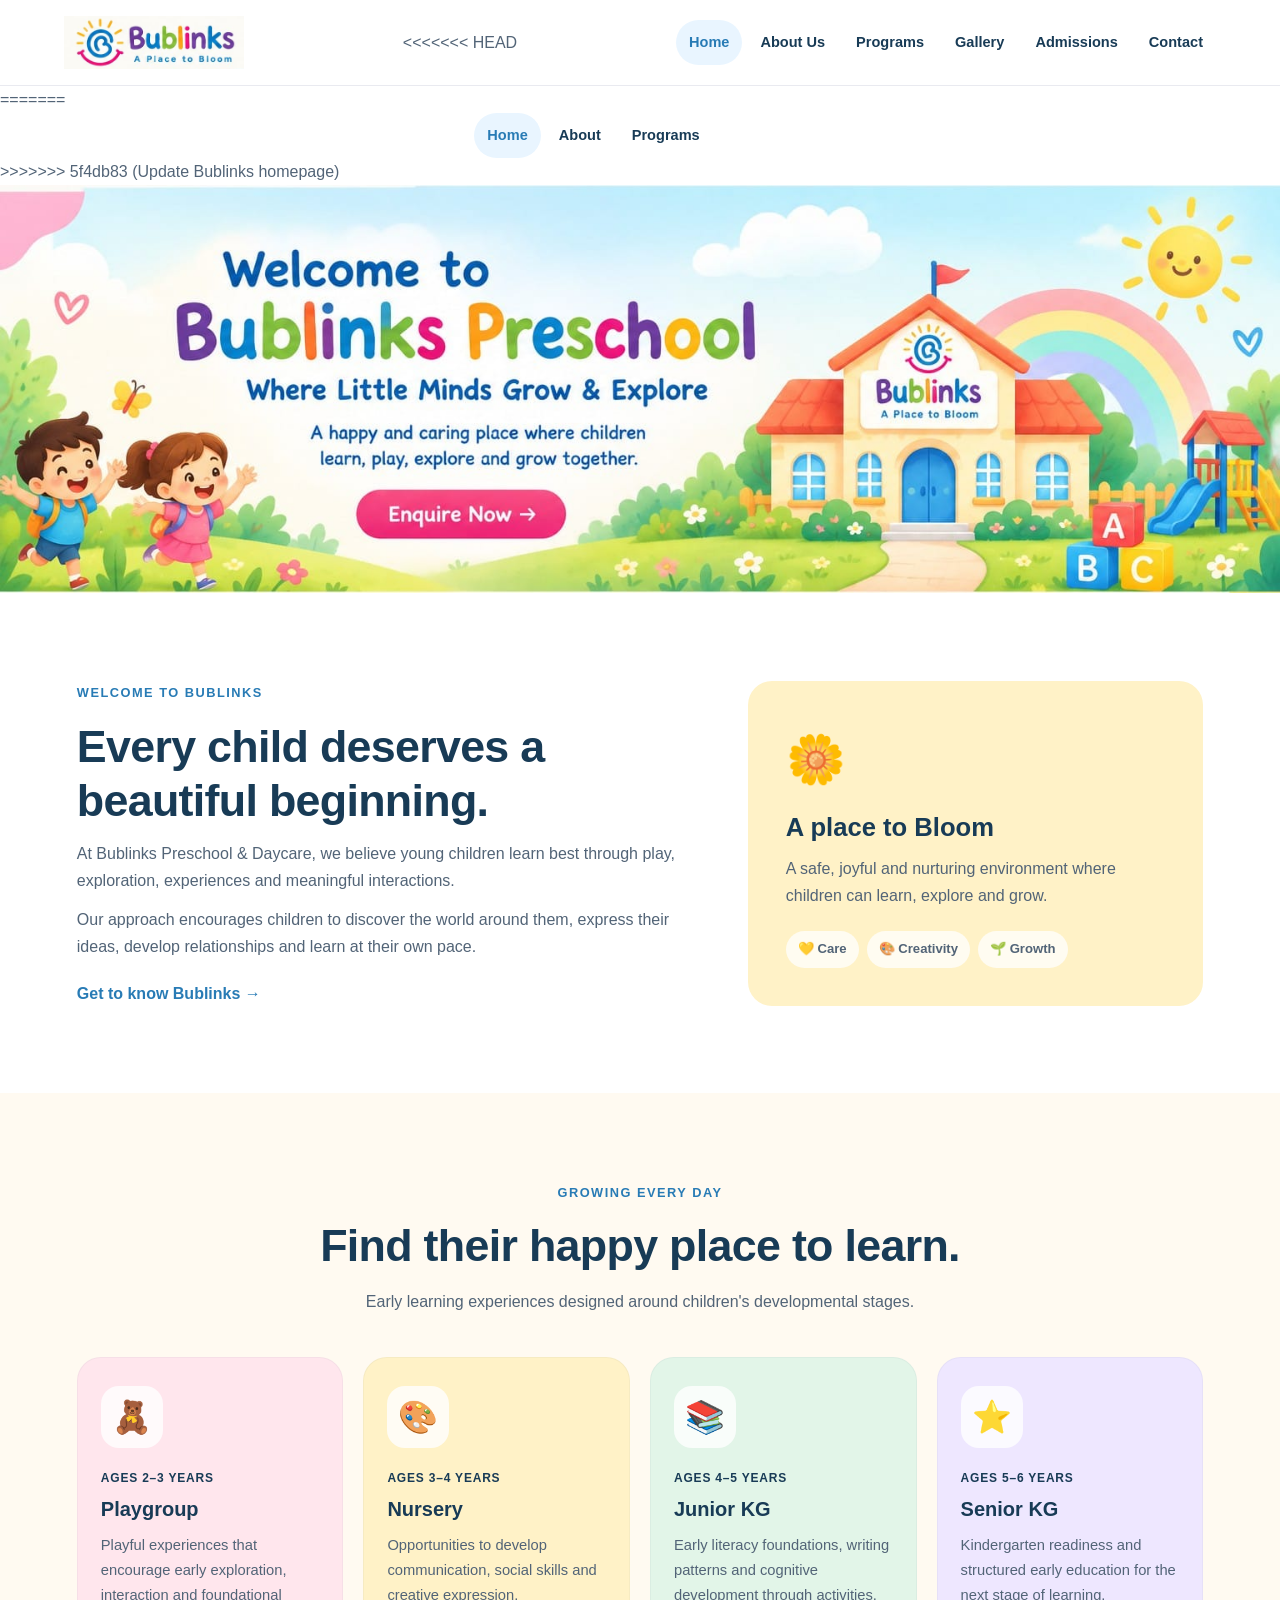
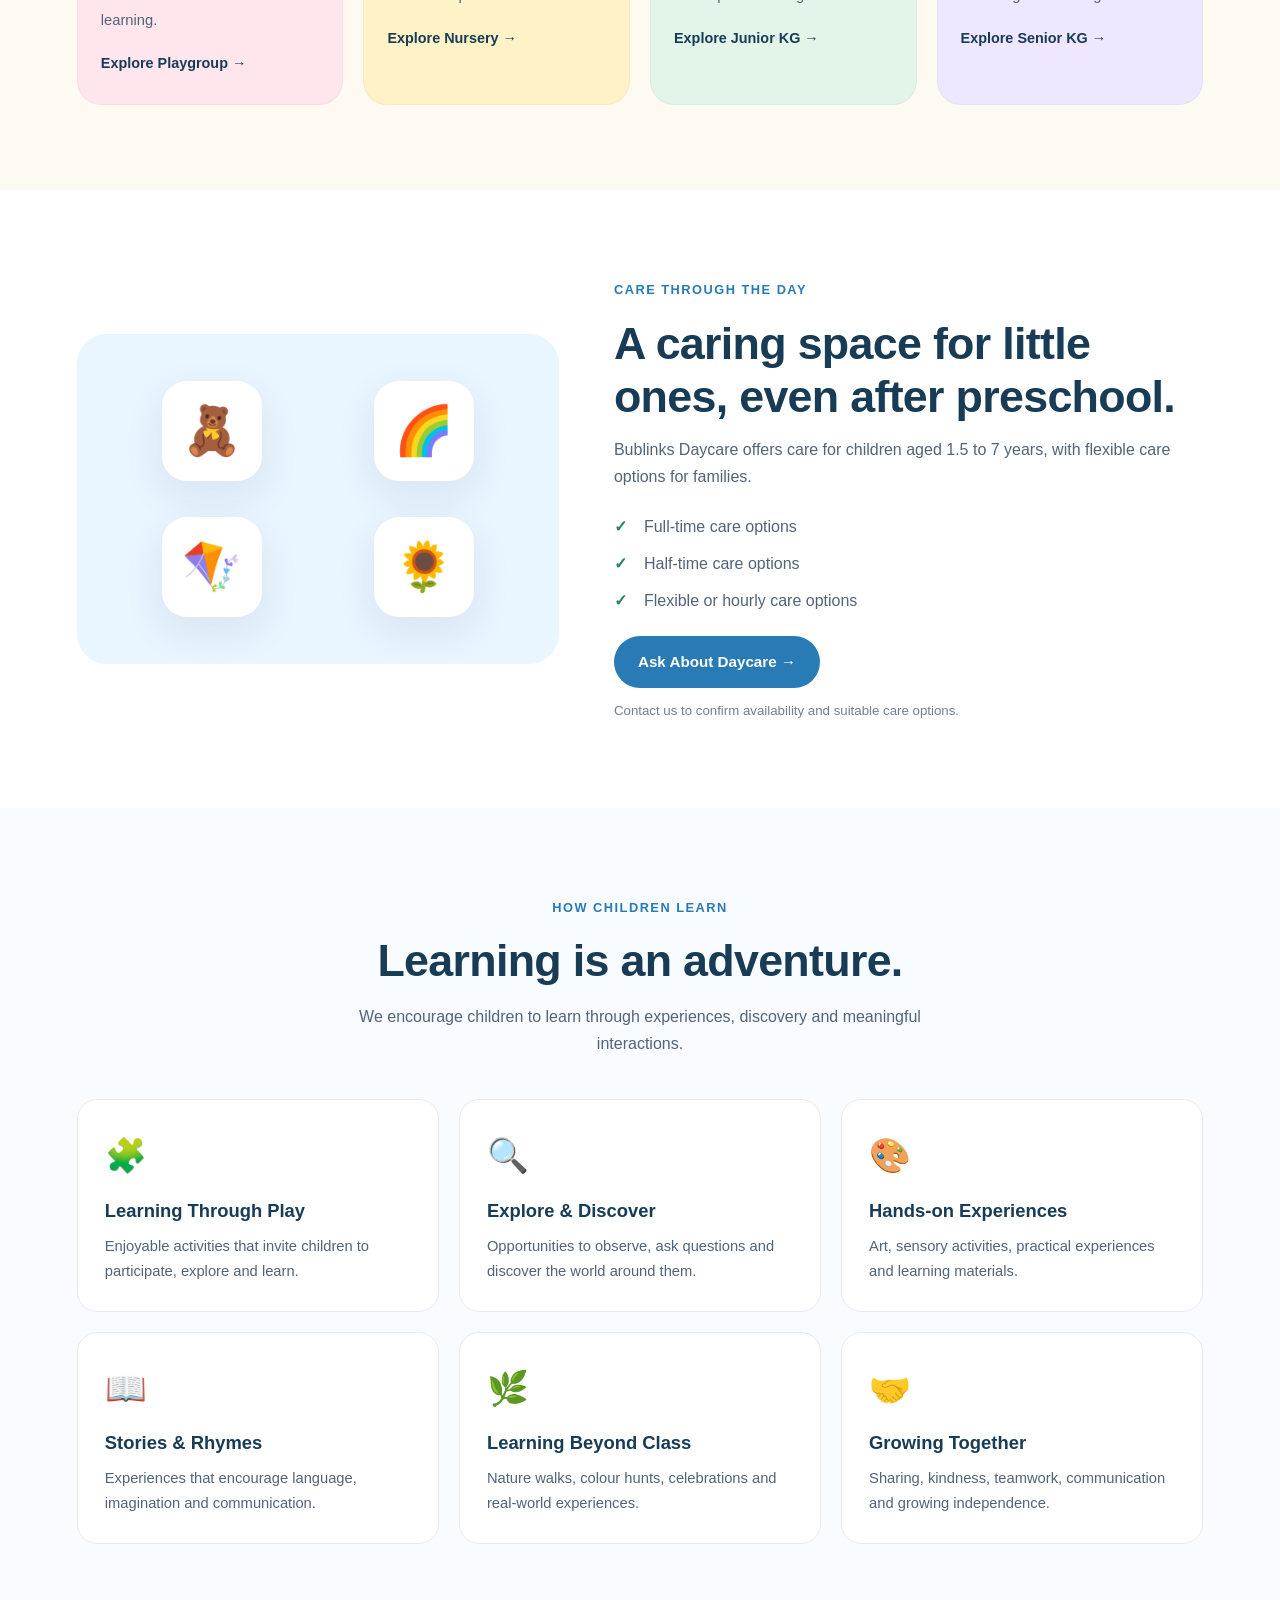
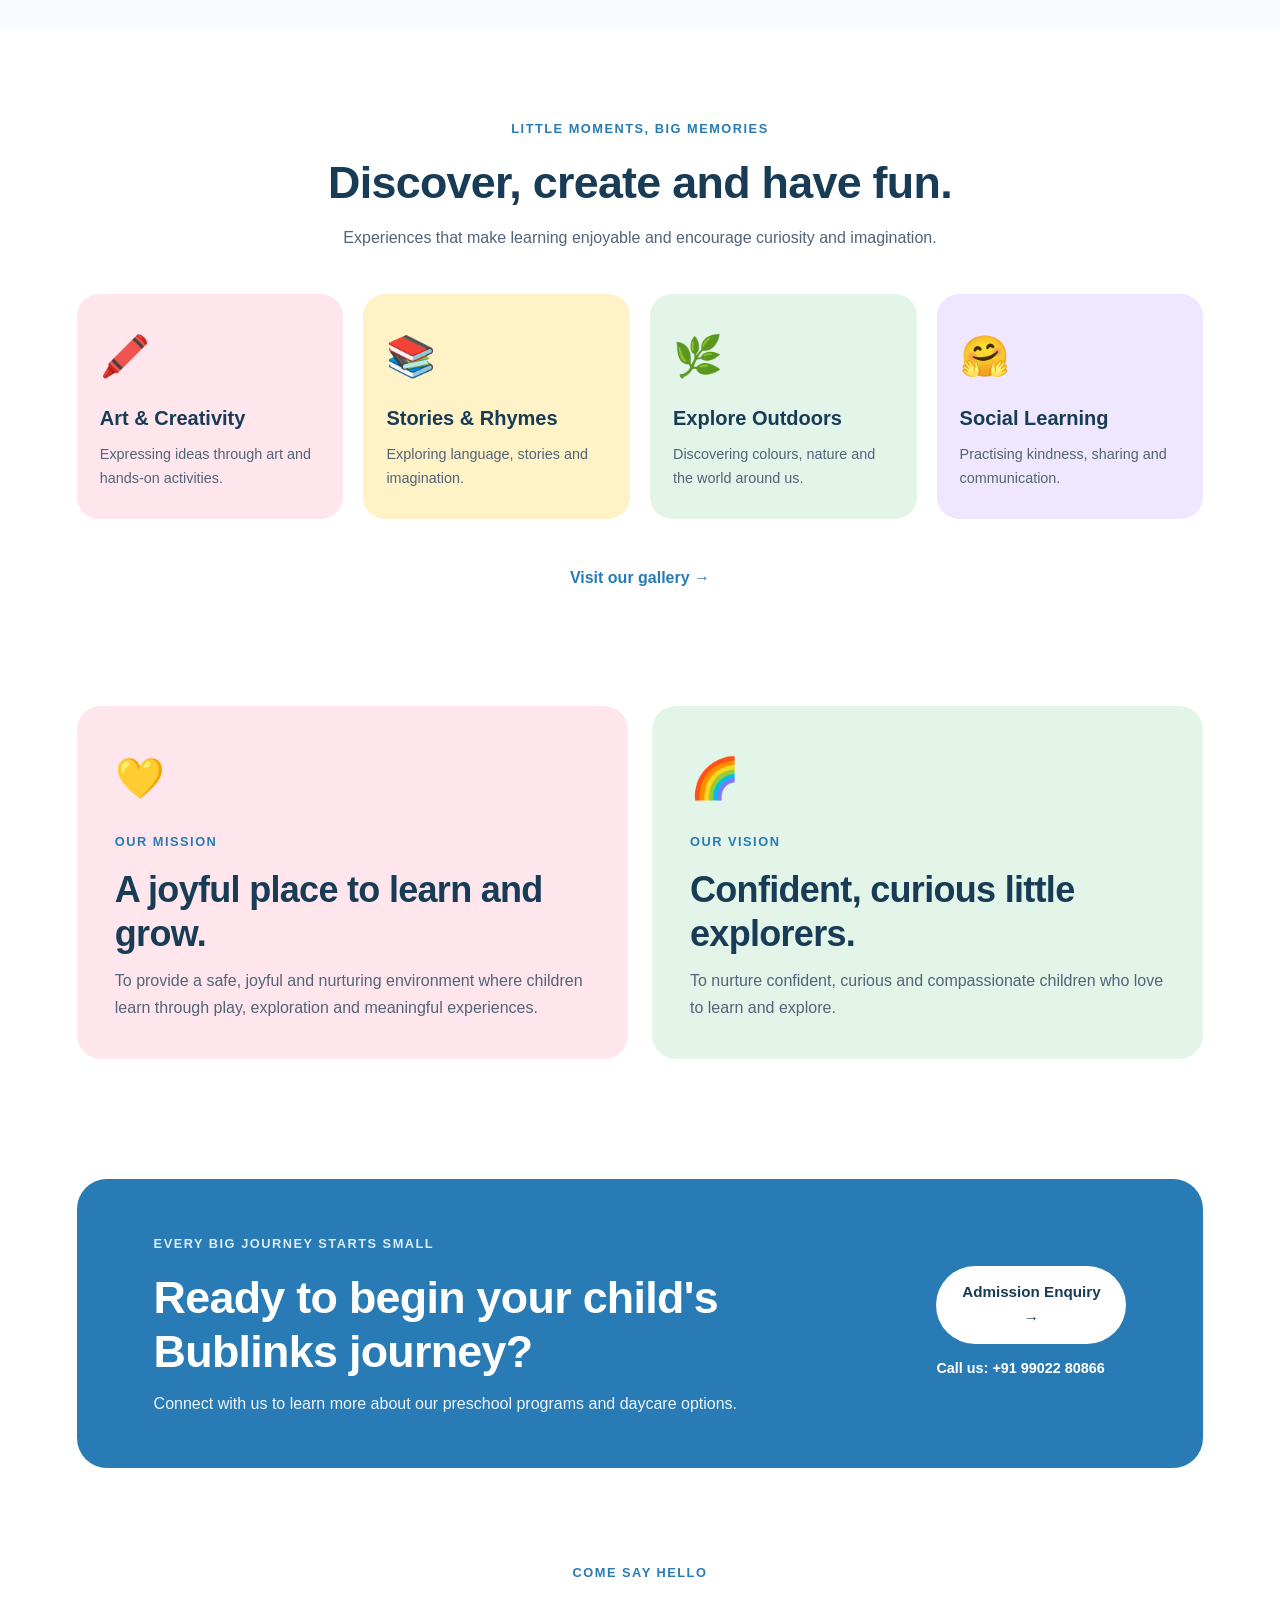
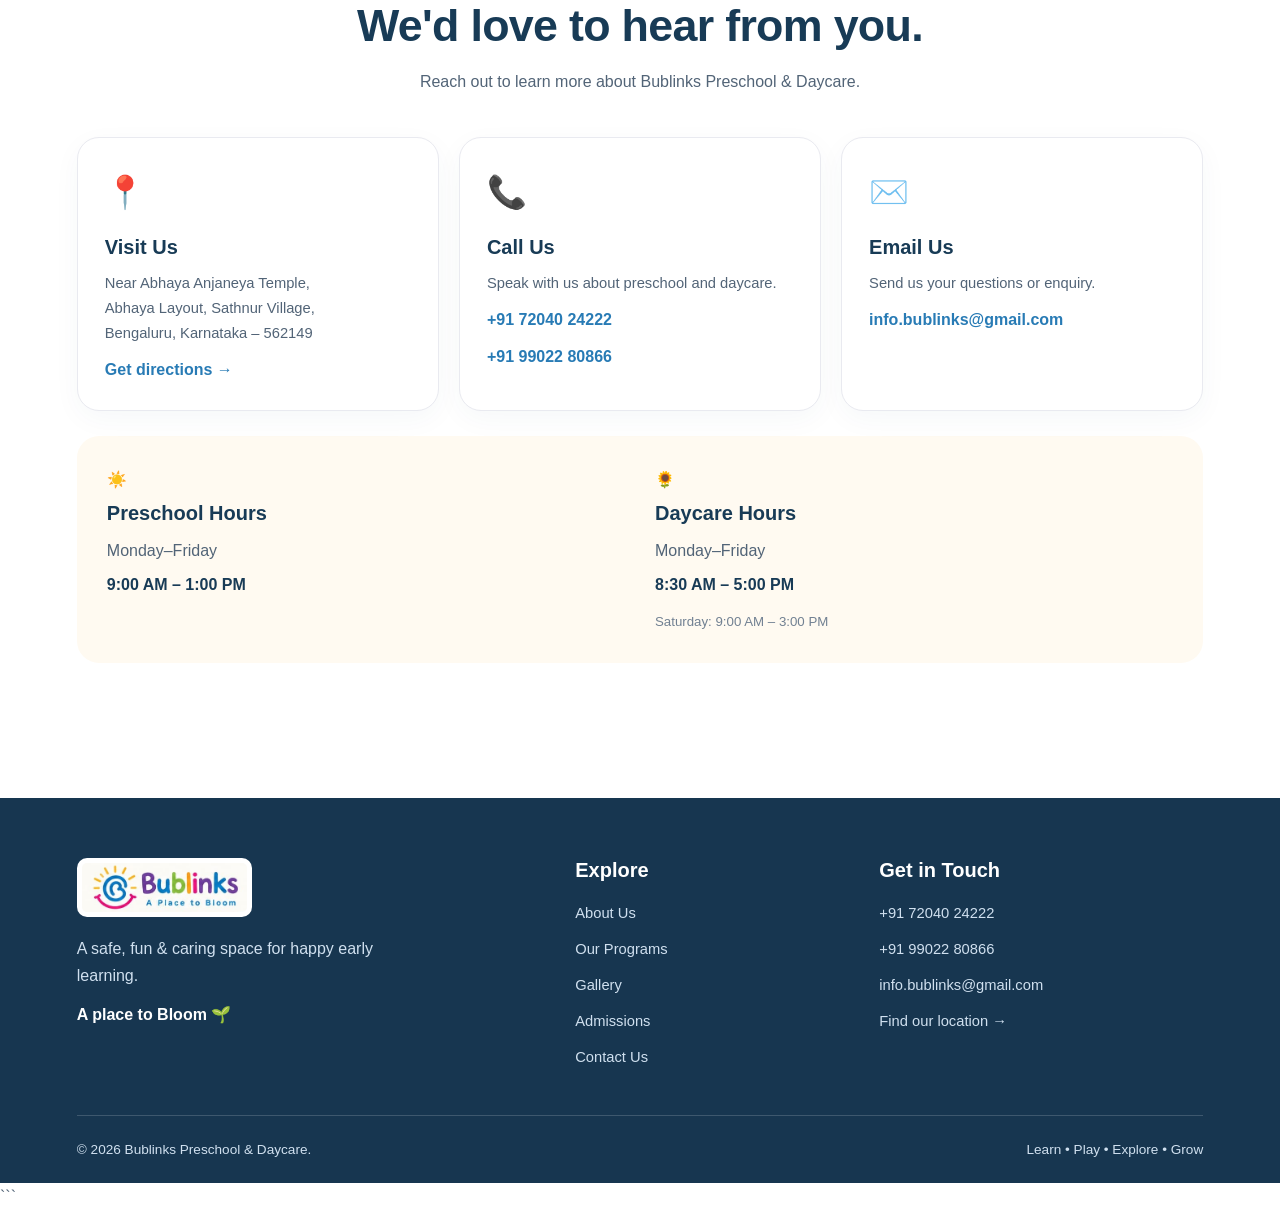
==== commit a769b2b0: "Update Bublinks homepage" ====
--- a/OneDrive/Desktop/my website/bublinks preschool/index.html
+++ b/OneDrive/Desktop/my website/bublinks preschool/index.html
@@ -1,4 +1,6 @@
+<!DOCTYPE html>
 <html lang="en">
+<head>
 
 <head>
   <meta charset="UTF-8">
@@ -86,6 +88,7 @@
         ☰
       </button>
 
+<<<<<<< HEAD
       <nav class="nav" aria-label="Main navigation">
         <a class="active" href="index.html" aria-current="page">Home</a>
         <a href="about.html">About Us</a>
@@ -96,6 +99,18 @@
       </nav>
     </div>
   </header>
+=======
+    <nav class="nav" aria-label="Main navigation">
+      <a class="active" href="index.html">Home</a>
+      <a href="about.html">About</a>
+      <a href="program.html">Programs</a>
+      <a href="gallary.html"><programs/a>
+      <a href="admission.html"><programs/a>
+      <a href="contact.html"><programs/a>
+        </nav>
+  </div>
+</header>
+>>>>>>> 5f4db83 (Update Bublinks homepage)
 
   <main>
 
